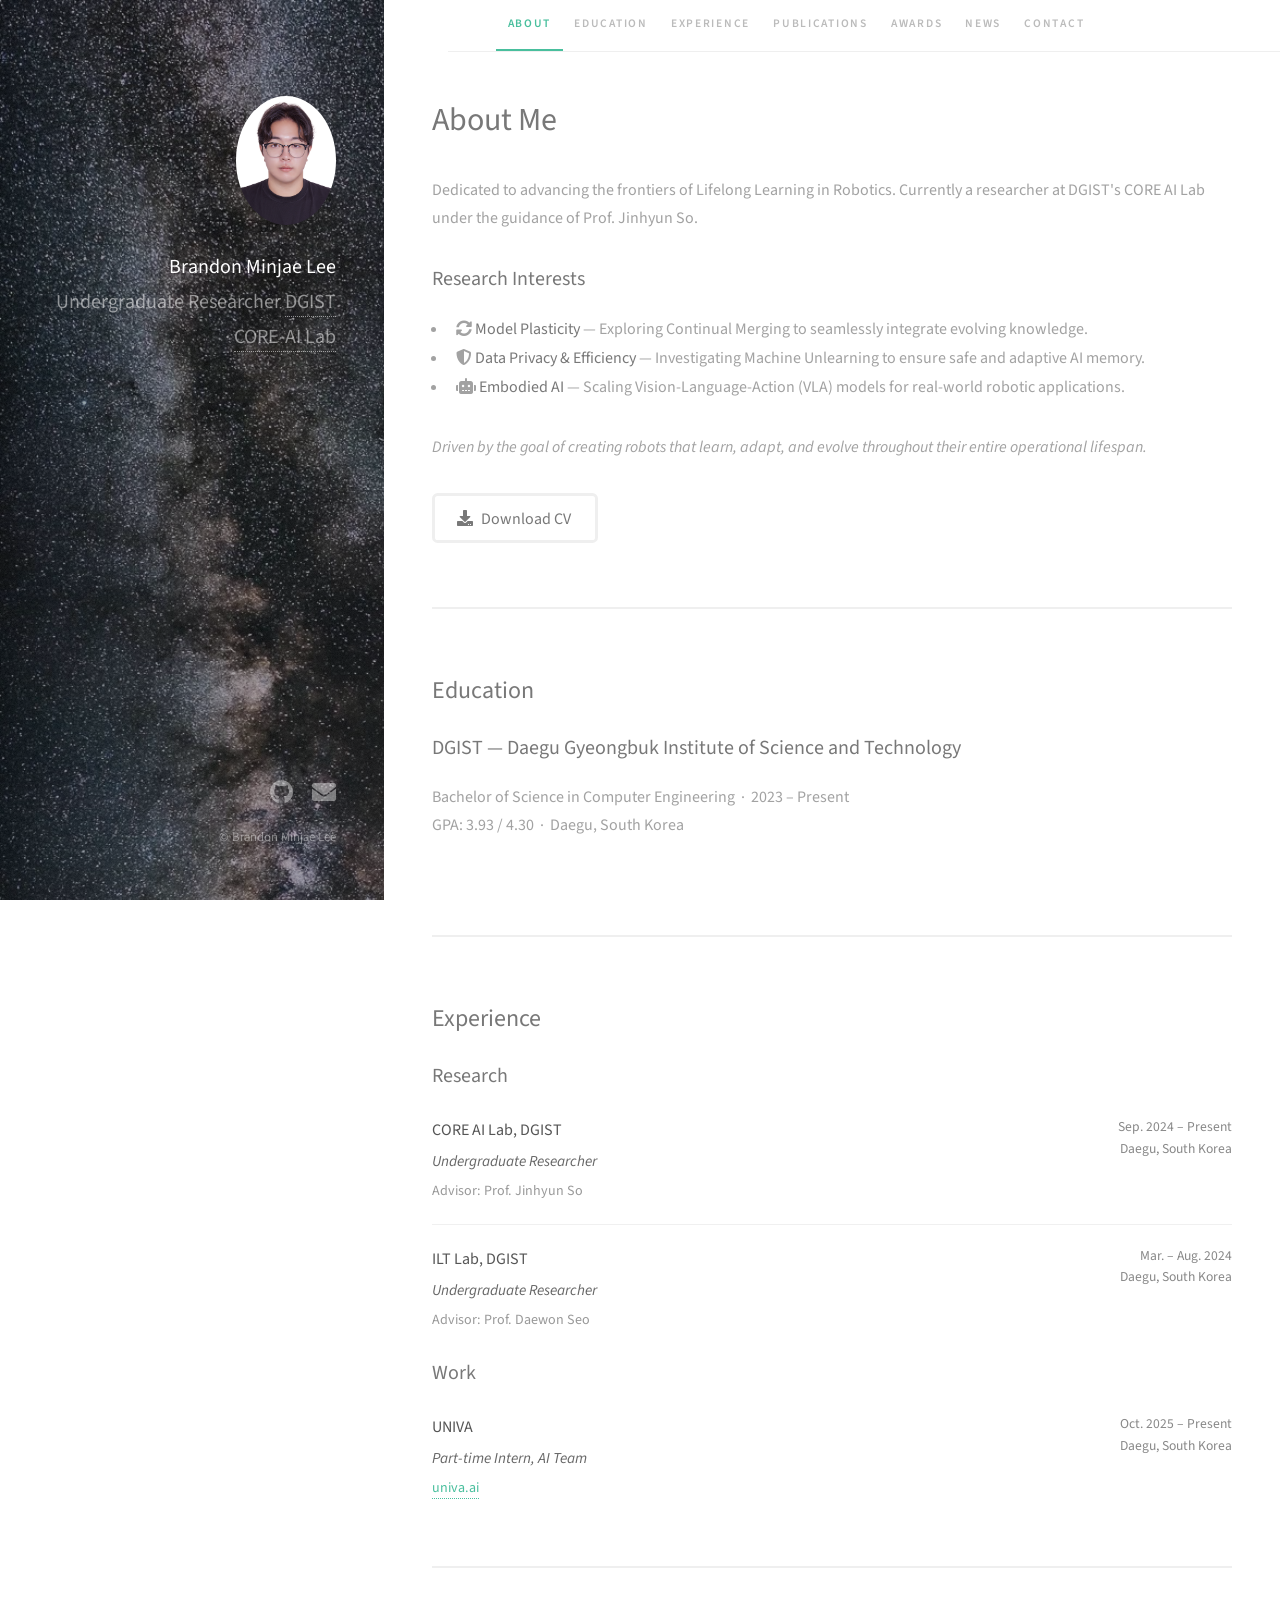
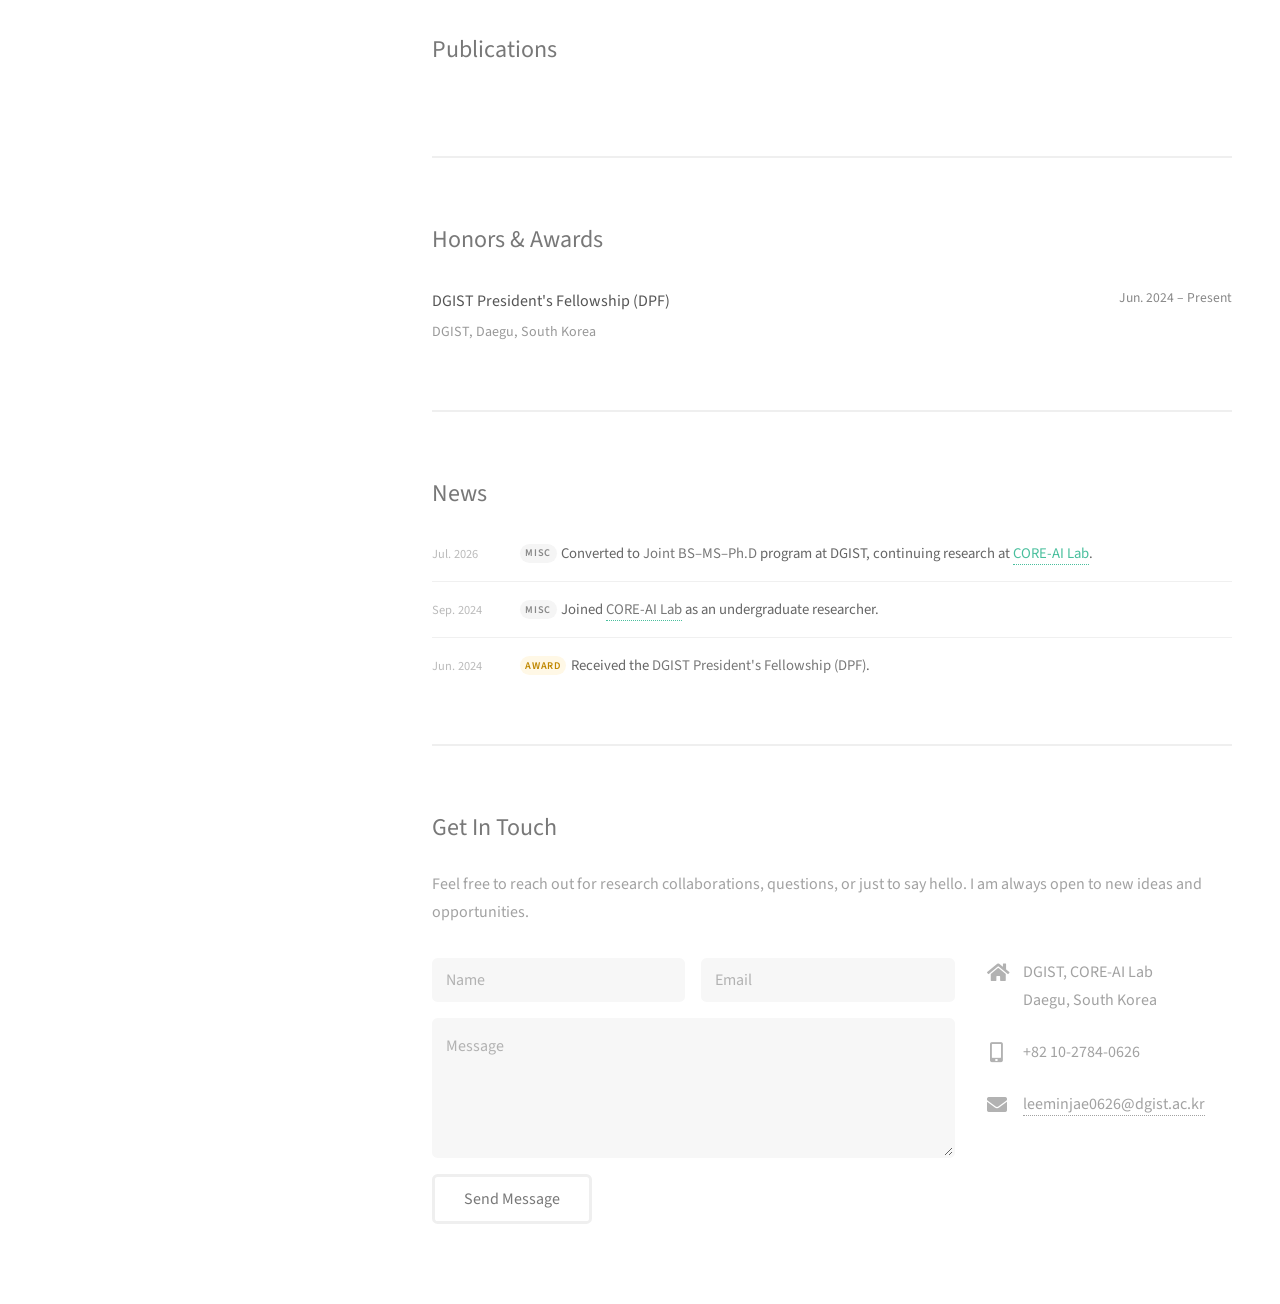
==== index.html @ e160d1d4 "chore: update news items with CORE-AI Lab hyperlink" ====
<!DOCTYPE HTML>
<!--
	Strata by HTML5 UP
	html5up.net | @ajlkn
	Free for personal and commercial use under the CCA 3.0 license (html5up.net/license)
-->
<html>
	<head>
		<title>Brandon Minjae Lee</title>
		<meta charset="utf-8" />
		<meta name="viewport" content="width=device-width, initial-scale=1, user-scalable=no" />
		<link rel="stylesheet" href="assets/css/main.css" />
		<style>
			/* Smooth scroll */
			html { scroll-behavior: smooth; }

			/* Nav bar */
			#navbar {
				position: fixed;
				top: 0;
				left: 35%;
				width: calc(100% - 35%);
				z-index: 200;
				background: rgba(255, 255, 255, 0.97);
				backdrop-filter: blur(6px);
				-webkit-backdrop-filter: blur(6px);
				border-bottom: 1px solid #efefef;
				display: flex;
				align-items: center;
				padding: 0 3em;
				transition: left 0.35s ease, width 0.35s ease;
			}
			#navbar a {
				display: inline-block;
				padding: 0.9em 1em;
				font-size: 0.72em;
				font-weight: 600;
				letter-spacing: 0.15em;
				text-transform: uppercase;
				color: #bbb;
				text-decoration: none;
				border-bottom: 2px solid transparent;
				transition: color 0.25s, border-color 0.25s;
			}
			#navbar a.active {
				color: #49bf9d;
				border-bottom-color: #49bf9d;
			}
			@media (hover: hover) and (pointer: fine) {
				#navbar a:hover { color: #49bf9d; border-bottom-color: #49bf9d; }
			}

			/* Sidebar + main transitions */
			#header {
				transition: width 0.35s ease, padding 0.35s ease;
			}
			#header .image.avatar {
				transition: width 0.35s ease, margin-bottom 0.35s ease;
			}
			#header h1 {
				transition: font-size 0.35s ease, line-height 0.35s ease, opacity 0.35s ease;
			}
			#main {
				transition: margin-left 0.35s ease, width 0.35s ease, opacity 0.3s ease;
			}
			body.page-in  #main { opacity: 0; }
			body.page-out #main { opacity: 0; pointer-events: none; }

			body.no-transition *, body.no-transition *::before, body.no-transition *::after {
				transition: none !important;
			}

			/* Shrunk state — sidebar narrows, main expands */
			body.shrunk #header {
				width: 18%;
				padding: 3.5em 1.8em;
			}
			body.shrunk #header .image.avatar {
				width: 3.2em;
				margin-bottom: 0.5em;
			}
			body.shrunk #header h1 {
				font-size: 0.8em;
				line-height: 1.45em;
				opacity: 0.7;
			}
			body.shrunk #main {
				margin-left: 18%;
				width: calc(100% - 18%);
				max-width: none;
				padding: 8em max(2em, calc((100% - 72em) / 2)) 4em;
			}
			body.shrunk #navbar {
				left: 18%;
				width: calc(100% - 18%);
			}

			/* Publication card hover overlay */
			a.pub-card {
				position: relative;
				overflow: hidden;
				display: block;
			}
			a.pub-card img {
				display: block;
				width: 100%;
				transition: transform 0.4s ease;
			}
			a.pub-card:hover img {
				transform: scale(1.05);
			}
			.pub-overlay {
				position: absolute;
				inset: 0;
				background: rgba(73, 191, 157, 0.88);
				display: flex;
				align-items: center;
				justify-content: center;
				opacity: 0;
				transition: opacity 0.35s ease;
			}
			a.pub-card:hover .pub-overlay {
				opacity: 1;
			}
			.pub-overlay span {
				color: #fff;
				font-size: 0.85em;
				font-weight: 700;
				letter-spacing: 0.18em;
				text-transform: uppercase;
				border: 2px solid rgba(255, 255, 255, 0.85);
				padding: 0.5em 1.3em;
				border-radius: 4px;
			}

			/* Experience entries */
			.exp-list { margin-bottom: 1.5em; }
			.exp-item {
				display: flex;
				justify-content: space-between;
				align-items: flex-start;
				padding: 1.2em 0;
				border-bottom: 1px solid #f0f0f0;
			}
			.exp-item:first-child { padding-top: 0.3em; }
			.exp-item:last-child { border-bottom: none; padding-bottom: 0; }
			.exp-info strong { display: block; color: #555; margin-bottom: 0.2em; }
			.exp-info .exp-role { display: block; font-style: italic; color: #666; font-size: 0.95em; margin-bottom: 0.15em; }
			.exp-info .exp-detail { display: block; font-size: 0.88em; color: #999; }
			.exp-meta { text-align: right; font-size: 0.85em; color: #888; white-space: nowrap; flex-shrink: 0; margin-left: 2em; line-height: 1.6; }

			/* Restore br in header h1 on all mobile sizes */
			@media screen and (max-width: 980px) {
				#header h1 br { display: inline !important; }
			}

			/* Mobile: navbar full-width, disable shrunk sidebar, no animations */
			@media screen and (max-width: 980px) {
				#navbar {
					left: 0 !important;
					width: 100% !important;
					padding: 0 1.5em;
					overflow-x: auto;
					-webkit-overflow-scrolling: touch;
				}
				/* Prevent parallax JS from overriding background-position on mobile */
				#header {
					background-position: top left, center center !important;
					background-size: auto, cover !important;
				}
				#header, #header .image.avatar, #header h1, #main, #navbar {
					transition: none !important;
				}
				body.shrunk #header {
					width: 100% !important;
					padding: 6em 4em !important;
				}
				body.shrunk #header .image.avatar {
					width: 6.25em !important;
					margin-bottom: 1em !important;
				}
				body.shrunk #header h1 {
					font-size: 1.75em !important;
					line-height: 1.75em !important;
					opacity: 1 !important;
				}
				body.shrunk #main {
					margin-left: 0 !important;
					width: 100% !important;
					padding: 6em 4em !important;
					max-width: none !important;
				}
			}

			/* Touch devices: always show pub overlay */
			@media (hover: none) {
				.pub-overlay {
					opacity: 0.75;
				}
			}

			/* Small screens: compact nav, stack exp items */
			@media screen and (max-width: 736px) {
				#navbar {
					padding: 0 0.75em;
				}
				#navbar a {
					padding: 0.75em 0.6em;
					font-size: 0.65em;
				}
				.exp-item {
					flex-direction: column;
				}
				.exp-meta {
					margin-left: 0;
					margin-top: 0.3em;
					text-align: left;
					white-space: normal;
				}
			}

			/* ── News Section ── */
			.news-list { margin: 0; padding: 0; list-style: none; }
			.news-item {
				display: flex;
				gap: 1.2em;
				padding: 0.85em 0;
				border-bottom: 1px solid #f0f0f0;
				align-items: baseline;
			}
			.news-item:first-child { padding-top: 0.2em; }
			.news-item:last-child { border-bottom: none; padding-bottom: 0; }
			.news-item.hidden { display: none; }
			.news-date {
				font-size: 0.78em;
				color: #bbb;
				white-space: nowrap;
				flex-shrink: 0;
				min-width: 5.5em;
				font-variant-numeric: tabular-nums;
			}
			.news-text {
				font-size: 0.92em;
				color: #666;
				line-height: 1.55;
			}
			.news-text a { color: #49bf9d; text-decoration: none; }
			.news-text a:hover { text-decoration: underline; }
			.news-tag {
				display: inline-block;
				font-size: 0.7em;
				font-weight: 600;
				letter-spacing: 0.06em;
				text-transform: uppercase;
				padding: 0.15em 0.55em;
				border-radius: 20px;
				margin-right: 0.45em;
				vertical-align: middle;
				position: relative;
				top: -0.05em;
			}
			.news-tag.paper    { background: #eef2ff; color: #5566bb; }
			.news-tag.award    { background: #fff8e6; color: #c08800; }
			.news-tag.talk     { background: #f0faf2; color: #3a8a5a; }
			.news-tag.service  { background: #fdf0ff; color: #9955bb; }
			.news-tag.misc     { background: #f5f5f5; color: #888; }
			#news-toggle {
				margin-top: 1.1em;
				background: none;
				border: 1px solid #ddd;
				border-radius: 6px;
				padding: 0.45em 1.2em;
				font-size: 0.8em;
				color: #999;
				cursor: pointer;
				transition: border-color 0.2s, color 0.2s;
			}
			#news-toggle:hover { border-color: #49bf9d; color: #49bf9d; }

		</style>
	</head>
	<body class="is-preload">
		<script>
			var _t = sessionStorage.getItem('transition');
			if (_t !== null) {
				sessionStorage.removeItem('transition');
				document.body.classList.add('no-transition');
				// Don't restore shrunk state on mobile — background stays static
				if (_t === 'shrunk' && window.innerWidth > 980) document.body.classList.add('shrunk');
				document.body.classList.add('page-in');
			}
		</script>

		<!-- Header -->
			<header id="header">
				<div class="inner">
					<a href="#" class="image avatar"><img src="images/profile.JPG" alt="Brandon Minjae Lee" /></a>
					<h1><strong>Brandon Minjae Lee</strong><br />
					Undergraduate Researcher<br />
					<a href="https://www.dgist.ac.kr">DGIST</a> · <a href="https://sites.google.com/view/distributed-ai-lab/home">CORE-AI Lab</a></h1>
				</div>
			</header>

		<!-- Nav Bar -->
			<nav id="navbar">
				<a href="#one">About</a>
				<a href="#education">Education</a>
				<a href="#experience">Experience</a>
				<a href="#publications">Publications</a>
				<a href="#awards">Awards</a>
				<a href="#news">News</a>
				<a href="#three">Contact</a>
			</nav>

		<!-- Main -->
			<div id="main">

				<!-- About -->
					<section id="one">
						<header class="major">
							<h2>About Me</h2>
						</header>
						<p>Dedicated to advancing the frontiers of Lifelong Learning in Robotics. Currently a researcher at DGIST's CORE AI Lab under the guidance of Prof. Jinhyun So.</p>

						<h3>Research Interests</h3>
						<ul class="feature-icons">
							<li class="icon solid fa-sync-alt"><strong> Model Plasticity</strong> — Exploring Continual Merging to seamlessly integrate evolving knowledge.</li>
							<li class="icon solid fa-shield-alt"><strong> Data Privacy &amp; Efficiency</strong> — Investigating Machine Unlearning to ensure safe and adaptive AI memory.</li>
							<li class="icon solid fa-robot"><strong> Embodied AI</strong> — Scaling Vision-Language-Action (VLA) models for real-world robotic applications.</li>
						</ul>
						<p><em>Driven by the goal of creating robots that learn, adapt, and evolve throughout their entire operational lifespan.</em></p>
						<ul class="actions">
							<li><a href="assets/cv.pdf" download class="button icon solid fa-download">Download CV</a></li>
						</ul>
					</section>

				<!-- Education -->
					<section id="education">
						<h2>Education</h2>
						<div class="row">
							<div class="col-12">
								<h3>DGIST &mdash; Daegu Gyeongbuk Institute of Science and Technology</h3>
								<p>
									Bachelor of Science in Computer Engineering &nbsp;·&nbsp; 2023 – Present<br />
									GPA: 3.93 / 4.30 &nbsp;·&nbsp; Daegu, South Korea
								</p>
							</div>
						</div>
					</section>

				<!-- Experience -->
					<section id="experience">
						<h2>Experience</h2>

						<h3>Research</h3>
						<div class="exp-list">
							<div class="exp-item">
								<div class="exp-info">
									<strong>CORE AI Lab, DGIST</strong>
									<span class="exp-role">Undergraduate Researcher</span>
									<span class="exp-detail">Advisor: Prof. Jinhyun So</span>
								</div>
								<div class="exp-meta">Sep. 2024 – Present<br />Daegu, South Korea</div>
							</div>
							<div class="exp-item">
								<div class="exp-info">
									<strong>ILT Lab, DGIST</strong>
									<span class="exp-role">Undergraduate Researcher</span>
									<span class="exp-detail">Advisor: Prof. Daewon Seo</span>
								</div>
								<div class="exp-meta">Mar. – Aug. 2024<br />Daegu, South Korea</div>
							</div>
						</div>

						<h3>Work</h3>
						<div class="exp-list">
							<div class="exp-item">
								<div class="exp-info">
									<strong>UNIVA</strong>
									<span class="exp-role">Part-time Intern, AI Team</span>
									<span class="exp-detail"><a href="https://univa.ai/">univa.ai</a></span>
								</div>
								<div class="exp-meta">Oct. 2025 – Present<br />Daegu, South Korea</div>
							</div>
						</div>
					</section>

				<!-- Publications -->
					<section id="publications">
						<h2>Publications</h2>
						<div class="row" id="pub-grid"></div>
					</section>

				<!-- Awards -->
					<section id="awards">
						<h2>Honors &amp; Awards</h2>
						<div class="exp-list">
							<div class="exp-item">
								<div class="exp-info">
									<strong>DGIST President's Fellowship (DPF)</strong>
									<span class="exp-detail">DGIST, Daegu, South Korea</span>
								</div>
								<div class="exp-meta">Jun. 2024 – Present</div>
							</div>
						</div>
					</section>

				<!-- News -->
					<section id="news">
						<h2>News</h2>
						<ul class="news-list" id="news-list">
							<li class="news-item">
								<span class="news-date">Jul. 2026</span>
								<span class="news-text"><span class="news-tag misc">Misc</span>Converted to <strong>Joint BS–MS–Ph.D</strong> program at DGIST, continuing research at <a href="https://sites.google.com/view/distributed-ai-lab/home" target="_blank">CORE-AI Lab</a>.</span>
							</li>
							<li class="news-item">
								<span class="news-date">Sep. 2024</span>
								<span class="news-text"><span class="news-tag misc">Misc</span>Joined <a href="https://sites.google.com/view/distributed-ai-lab/home" target="_blank"><strong>CORE-AI Lab</strong></a> as an undergraduate researcher.</span>
							</li>
							<li class="news-item">
								<span class="news-date">Jun. 2024</span>
								<span class="news-text"><span class="news-tag award">Award</span>Received the <strong>DGIST President's Fellowship (DPF)</strong>.</span>
							</li>
						</ul>
						<button id="news-toggle" onclick="toggleNews()" style="display:none">Show more</button>
					</section>

				<!-- Three -->
					<section id="three">
						<h2>Get In Touch</h2>
						<p>Feel free to reach out for research collaborations, questions, or just to say hello. I am always open to new ideas and opportunities.</p>
						<div class="row">
							<div class="col-8 col-12-small">
								<form method="post" action="https://formspree.io/f/mbdwzvlq">
									<div class="row gtr-uniform gtr-50">
										<div class="col-6 col-12-xsmall"><input type="text" name="name" id="name" placeholder="Name" /></div>
										<div class="col-6 col-12-xsmall"><input type="email" name="email" id="email" placeholder="Email" /></div>
										<div class="col-12"><textarea name="message" id="message" placeholder="Message" rows="4"></textarea></div>
									</div>
									<ul class="actions" style="margin-top: 1em;">
										<li><input type="submit" value="Send Message" /></li>
									</ul>
								</form>
							</div>
							<div class="col-4 col-12-small">
								<ul class="labeled-icons">
									<li>
										<h3 class="icon solid fa-home"><span class="label">Address</span></h3>
										DGIST, CORE-AI Lab<br />
										Daegu, South Korea
									</li>
									<li>
										<h3 class="icon solid fa-mobile-alt"><span class="label">Phone</span></h3>
										+82 10-2784-0626
									</li>
									<li>
										<h3 class="icon solid fa-envelope"><span class="label">Email</span></h3>
										<a href="mailto:leeminjae0626@dgist.ac.kr">leeminjae0626@dgist.ac.kr</a>
									</li>
								</ul>
							</div>
						</div>
					</section>

				<!-- Four -->
				<!--
					<section id="four">
						<h2>Elements</h2>

						<section>
							<h4>Text</h4>
							<p>This is <b>bold</b> and this is <strong>strong</strong>. This is <i>italic</i> and this is <em>emphasized</em>.
							This is <sup>superscript</sup> text and this is <sub>subscript</sub> text.
							This is <u>underlined</u> and this is code: <code>for (;;) { ... }</code>. Finally, <a href="#">this is a link</a>.</p>
							<hr />
							<header>
								<h4>Heading with a Subtitle</h4>
								<p>Lorem ipsum dolor sit amet nullam id egestas urna aliquam</p>
							</header>
							<p>Nunc lacinia ante nunc ac lobortis. Interdum adipiscing gravida odio porttitor sem non mi integer non faucibus ornare mi ut ante amet placerat aliquet. Volutpat eu sed ante lacinia sapien lorem accumsan varius montes viverra nibh in adipiscing blandit tempus accumsan.</p>
							<header>
								<h5>Heading with a Subtitle</h5>
								<p>Lorem ipsum dolor sit amet nullam id egestas urna aliquam</p>
							</header>
							<p>Nunc lacinia ante nunc ac lobortis. Interdum adipiscing gravida odio porttitor sem non mi integer non faucibus ornare mi ut ante amet placerat aliquet. Volutpat eu sed ante lacinia sapien lorem accumsan varius montes viverra nibh in adipiscing blandit tempus accumsan.</p>
							<hr />
							<h2>Heading Level 2</h2>
							<h3>Heading Level 3</h3>
							<h4>Heading Level 4</h4>
							<h5>Heading Level 5</h5>
							<h6>Heading Level 6</h6>
							<hr />
							<h5>Blockquote</h5>
							<blockquote>Fringilla nisl. Donec accumsan interdum nisi, quis tincidunt felis sagittis eget tempus euismod. Vestibulum ante ipsum primis in faucibus vestibulum. Blandit adipiscing eu felis iaculis volutpat ac adipiscing accumsan faucibus. Vestibulum ante ipsum primis in faucibus lorem ipsum dolor sit amet nullam adipiscing eu felis.</blockquote>
							<h5>Preformatted</h5>
							<pre><code>i = 0;

while (!deck.isInOrder()) {
print 'Iteration ' + i;
deck.shuffle();
i++;
}

print 'It took ' + i + ' iterations to sort the deck.';</code></pre>
						</section>

						<section>
							<h4>Lists</h4>
							<div class="row">
								<div class="col-6 col-12-xsmall">
									<h5>Unordered</h5>
									<ul>
										<li>Dolor pulvinar etiam magna etiam.</li>
										<li>Sagittis adipiscing lorem eleifend.</li>
										<li>Felis enim feugiat dolore viverra.</li>
									</ul>
									<h5>Alternate</h5>
									<ul class="alt">
										<li>Dolor pulvinar etiam magna etiam.</li>
										<li>Sagittis adipiscing lorem eleifend.</li>
										<li>Felis enim feugiat dolore viverra.</li>
									</ul>
								</div>
								<div class="col-6 col-12-xsmall">
									<h5>Ordered</h5>
									<ol>
										<li>Dolor pulvinar etiam magna etiam.</li>
										<li>Etiam vel felis at lorem sed viverra.</li>
										<li>Felis enim feugiat dolore viverra.</li>
										<li>Dolor pulvinar etiam magna etiam.</li>
										<li>Etiam vel felis at lorem sed viverra.</li>
										<li>Felis enim feugiat dolore viverra.</li>
									</ol>
									<h5>Icons</h5>
									<ul class="icons">
										<li><a href="#" class="icon brands fa-twitter"><span class="label">Twitter</span></a></li>
										<li><a href="#" class="icon brands fa-facebook-f"><span class="label">Facebook</span></a></li>
										<li><a href="#" class="icon brands fa-instagram"><span class="label">Instagram</span></a></li>
										<li><a href="#" class="icon brands fa-github"><span class="label">Github</span></a></li>
										<li><a href="#" class="icon brands fa-dribbble"><span class="label">Dribbble</span></a></li>
										<li><a href="#" class="icon brands fa-tumblr"><span class="label">Tumblr</span></a></li>
									</ul>
								</div>
							</div>
							<h5>Actions</h5>
							<ul class="actions">
								<li><a href="#" class="button primary">Default</a></li>
								<li><a href="#" class="button">Default</a></li>
							</ul>
							<ul class="actions small">
								<li><a href="#" class="button primary small">Small</a></li>
								<li><a href="#" class="button small">Small</a></li>
							</ul>
							<div class="row">
								<div class="col-6 col-12-small">
									<ul class="actions stacked">
										<li><a href="#" class="button primary">Default</a></li>
										<li><a href="#" class="button">Default</a></li>
									</ul>
								</div>
								<div class="col-6 col-12-small">
									<ul class="actions stacked">
										<li><a href="#" class="button primary small">Small</a></li>
										<li><a href="#" class="button small">Small</a></li>
									</ul>
								</div>
								<div class="col-6 col-12-small">
									<ul class="actions stacked">
										<li><a href="#" class="button primary fit">Default</a></li>
										<li><a href="#" class="button fit">Default</a></li>
									</ul>
								</div>
								<div class="col-6 col-12-small">
									<ul class="actions stacked">
										<li><a href="#" class="button primary small fit">Small</a></li>
										<li><a href="#" class="button small fit">Small</a></li>
									</ul>
								</div>
							</div>
						</section>

						<section>
							<h4>Table</h4>
							<h5>Default</h5>
							<div class="table-wrapper">
								<table>
									<thead>
										<tr>
											<th>Name</th>
											<th>Description</th>
											<th>Price</th>
										</tr>
									</thead>
									<tbody>
										<tr>
											<td>Item One</td>
											<td>Ante turpis integer aliquet porttitor.</td>
											<td>29.99</td>
										</tr>
										<tr>
											<td>Item Two</td>
											<td>Vis ac commodo adipiscing arcu aliquet.</td>
											<td>19.99</td>
										</tr>
										<tr>
											<td>Item Three</td>
											<td> Morbi faucibus arcu accumsan lorem.</td>
											<td>29.99</td>
										</tr>
										<tr>
											<td>Item Four</td>
											<td>Vitae integer tempus condimentum.</td>
											<td>19.99</td>
										</tr>
										<tr>
											<td>Item Five</td>
											<td>Ante turpis integer aliquet porttitor.</td>
											<td>29.99</td>
										</tr>
									</tbody>
									<tfoot>
										<tr>
											<td colspan="2"></td>
											<td>100.00</td>
										</tr>
									</tfoot>
								</table>
							</div>

							<h5>Alternate</h5>
							<div class="table-wrapper">
								<table class="alt">
									<thead>
										<tr>
											<th>Name</th>
											<th>Description</th>
											<th>Price</th>
										</tr>
									</thead>
									<tbody>
										<tr>
											<td>Item One</td>
											<td>Ante turpis integer aliquet porttitor.</td>
											<td>29.99</td>
										</tr>
										<tr>
											<td>Item Two</td>
											<td>Vis ac commodo adipiscing arcu aliquet.</td>
											<td>19.99</td>
										</tr>
										<tr>
											<td>Item Three</td>
											<td> Morbi faucibus arcu accumsan lorem.</td>
											<td>29.99</td>
										</tr>
										<tr>
											<td>Item Four</td>
											<td>Vitae integer tempus condimentum.</td>
											<td>19.99</td>
										</tr>
										<tr>
											<td>Item Five</td>
											<td>Ante turpis integer aliquet porttitor.</td>
											<td>29.99</td>
										</tr>
									</tbody>
									<tfoot>
										<tr>
											<td colspan="2"></td>
											<td>100.00</td>
										</tr>
									</tfoot>
								</table>
							</div>
						</section>

						<section>
							<h4>Buttons</h4>
							<ul class="actions">
								<li><a href="#" class="button primary">Primary</a></li>
								<li><a href="#" class="button">Default</a></li>
							</ul>
							<ul class="actions">
								<li><a href="#" class="button large">Large</a></li>
								<li><a href="#" class="button">Default</a></li>
								<li><a href="#" class="button small">Small</a></li>
							</ul>
							<ul class="actions fit">
								<li><a href="#" class="button primary fit">Fit</a></li>
								<li><a href="#" class="button fit">Fit</a></li>
							</ul>
							<ul class="actions fit small">
								<li><a href="#" class="button primary fit small">Fit + Small</a></li>
								<li><a href="#" class="button fit small">Fit + Small</a></li>
							</ul>
							<ul class="actions">
								<li><a href="#" class="button primary icon solid fa-download">Icon</a></li>
								<li><a href="#" class="button icon solid fa-download">Icon</a></li>
							</ul>
							<ul class="actions">
								<li><span class="button primary disabled">Primary</span></li>
								<li><span class="button disabled">Default</span></li>
							</ul>
						</section>

						<section>
							<h4>Form</h4>
							<form method="post" action="#">
								<div class="row gtr-uniform gtr-50">
									<div class="col-6 col-12-xsmall">
										<input type="text" name="demo-name" id="demo-name" value="" placeholder="Name" />
									</div>
									<div class="col-6 col-12-xsmall">
										<input type="email" name="demo-email" id="demo-email" value="" placeholder="Email" />
									</div>
									<div class="col-12">
										<select name="demo-category" id="demo-category">
											<option value="">- Category -</option>
											<option value="1">Manufacturing</option>
											<option value="1">Shipping</option>
											<option value="1">Administration</option>
											<option value="1">Human Resources</option>
										</select>
									</div>
									<div class="col-4 col-12-small">
										<input type="radio" id="demo-priority-low" name="demo-priority" checked>
										<label for="demo-priority-low">Low Priority</label>
									</div>
									<div class="col-4 col-12-small">
										<input type="radio" id="demo-priority-normal" name="demo-priority">
										<label for="demo-priority-normal">Normal Priority</label>
									</div>
									<div class="col-4 col-12-small">
										<input type="radio" id="demo-priority-high" name="demo-priority">
										<label for="demo-priority-high">High Priority</label>
									</div>
									<div class="col-6 col-12-small">
										<input type="checkbox" id="demo-copy" name="demo-copy">
										<label for="demo-copy">Email me a copy of this message</label>
									</div>
									<div class="col-6 col-12-small">
										<input type="checkbox" id="demo-human" name="demo-human" checked>
										<label for="demo-human">I am a human and not a robot</label>
									</div>
									<div class="col-12">
										<textarea name="demo-message" id="demo-message" placeholder="Enter your message" rows="6"></textarea>
									</div>
									<div class="col-12">
										<ul class="actions">
											<li><input type="submit" value="Send Message" class="primary" /></li>
											<li><input type="reset" value="Reset" /></li>
										</ul>
									</div>
								</div>
							</form>
						</section>

						<section>
							<h4>Image</h4>
							<h5>Fit</h5>
							<div class="box alt">
								<div class="row gtr-50 gtr-uniform">
									<div class="col-12"><span class="image fit"><img src="images/fulls/05.jpg" alt="" /></span></div>
									<div class="col-4"><span class="image fit"><img src="images/thumbs/01.jpg" alt="" /></span></div>
									<div class="col-4"><span class="image fit"><img src="images/thumbs/02.jpg" alt="" /></span></div>
									<div class="col-4"><span class="image fit"><img src="images/thumbs/03.jpg" alt="" /></span></div>
									<div class="col-4"><span class="image fit"><img src="images/thumbs/04.jpg" alt="" /></span></div>
									<div class="col-4"><span class="image fit"><img src="images/thumbs/05.jpg" alt="" /></span></div>
									<div class="col-4"><span class="image fit"><img src="images/thumbs/06.jpg" alt="" /></span></div>
									<div class="col-4"><span class="image fit"><img src="images/thumbs/03.jpg" alt="" /></span></div>
									<div class="col-4"><span class="image fit"><img src="images/thumbs/02.jpg" alt="" /></span></div>
									<div class="col-4"><span class="image fit"><img src="images/thumbs/01.jpg" alt="" /></span></div>
								</div>
							</div>
							<h5>Left &amp; Right</h5>
							<p><span class="image left"><img src="images/avatar.jpg" alt="" /></span>Fringilla nisl. Donec accumsan interdum nisi, quis tincidunt felis sagittis eget. tempus euismod. Vestibulum ante ipsum primis in faucibus vestibulum. Blandit adipiscing eu felis iaculis volutpat ac adipiscing accumsan eu faucibus. Integer ac pellentesque praesent tincidunt felis sagittis eget. tempus euismod. Vestibulum ante ipsum primis in faucibus vestibulum. Blandit adipiscing eu felis iaculis volutpat ac adipiscing accumsan eu faucibus. Integer ac pellentesque praesent. Donec accumsan interdum nisi, quis tincidunt felis sagittis eget. tempus euismod. Vestibulum ante ipsum primis in faucibus vestibulum. Blandit adipiscing eu felis iaculis volutpat ac adipiscing accumsan eu faucibus. Integer ac pellentesque praesent tincidunt felis sagittis eget. tempus euismod. Vestibulum ante ipsum primis in faucibus vestibulum. Blandit adipiscing eu felis iaculis volutpat ac adipiscing accumsan eu faucibus. Integer ac pellentesque praesent.</p>
							<p><span class="image right"><img src="images/avatar.jpg" alt="" /></span>Fringilla nisl. Donec accumsan interdum nisi, quis tincidunt felis sagittis eget. tempus euismod. Vestibulum ante ipsum primis in faucibus vestibulum. Blandit adipiscing eu felis iaculis volutpat ac adipiscing accumsan eu faucibus. Integer ac pellentesque praesent tincidunt felis sagittis eget. tempus euismod. Vestibulum ante ipsum primis in faucibus vestibulum. Blandit adipiscing eu felis iaculis volutpat ac adipiscing accumsan eu faucibus. Integer ac pellentesque praesent. Donec accumsan interdum nisi, quis tincidunt felis sagittis eget. tempus euismod. Vestibulum ante ipsum primis in faucibus vestibulum. Blandit adipiscing eu felis iaculis volutpat ac adipiscing accumsan eu faucibus. Integer ac pellentesque praesent tincidunt felis sagittis eget. tempus euismod. Vestibulum ante ipsum primis in faucibus vestibulum. Blandit adipiscing eu felis iaculis volutpat ac adipiscing accumsan eu faucibus. Integer ac pellentesque praesent.</p>
						</section>

					</section>
				-->

			</div>

		<!-- Footer -->
			<footer id="footer">
				<div class="inner">
					<ul class="icons">
						<li><a href="https://github.com/BrandonLee0626" class="icon brands fa-github"><span class="label">Github</span></a></li>
						<li><a href="mailto:leeminjae0626@dgist.ac.kr" class="icon solid fa-envelope"><span class="label">Email</span></a></li>
					</ul>
					<ul class="copyright">
						<li>&copy; Brandon Minjae Lee</li>
					</ul>
				</div>
			</footer>

		<!-- Scripts -->
			<script src="assets/js/jquery.min.js"></script>
			<script src="assets/js/browser.min.js"></script>
			<script src="assets/js/breakpoints.min.js"></script>
			<script src="assets/js/util.js"></script>
			<script src="assets/js/main.js"></script>
			<script>
				// Kill parallax on mobile — runs after main.js attaches it
				jQuery(window).on('load', function () {
					if (window.innerWidth <= 980) {
						jQuery(window).off('scroll.strata_parallax');
						jQuery('#header').css('background-position', '');
					}
				});
				jQuery(window).on('resize', function () {
					if (window.innerWidth <= 980) {
						jQuery(window).off('scroll.strata_parallax');
						jQuery('#header').css('background-position', '');
					}
				});
			</script>
			<script src="assets/js/publications.js"></script>
			<script>
				(function () {
					var LIMIT = 5;
					var expanded = false;
					var items = document.querySelectorAll('#news-list .news-item');
					var btn = document.getElementById('news-toggle');
					if (items.length > LIMIT) {
						for (var i = LIMIT; i < items.length; i++) items[i].classList.add('hidden');
						btn.style.display = '';
					}
					window.toggleNews = function () {
						expanded = !expanded;
						for (var i = LIMIT; i < items.length; i++) items[i].classList.toggle('hidden', !expanded);
						btn.textContent = expanded ? 'Show less' : 'Show more';
					};
				})();
			</script>
			<script>
				(function () {
					var body = document.body;

					/* ── pub 뒤로가기 시 scroll target 복원 (hash 없이 이동) ── */
					var scrollTarget = sessionStorage.getItem('scrollTarget');
					if (scrollTarget) {
						sessionStorage.removeItem('scrollTarget');
						var targetEl = document.getElementById(scrollTarget);
						if (targetEl) {
							document.documentElement.style.scrollBehavior = 'auto';
							targetEl.scrollIntoView();
							document.documentElement.style.scrollBehavior = '';
						}
					}

					/* ── Fade-in + no-transition 해제 ── */
					requestAnimationFrame(function () {
						requestAnimationFrame(function () { body.classList.remove('page-in', 'no-transition'); });
					});

					/* ── bfcache 복원 시 page-out 제거 + shrunk 재동기화 ── */
					window.addEventListener('pageshow', function (e) {
						if (e.persisted) {
							body.classList.remove('page-out', 'page-in', 'no-transition');
							body.classList.toggle('shrunk', window.scrollY > 80);
						}
					});

					/* ── scroll-margin-top: navbar 실제 높이에 맞춤 ── */
					var navbar = document.getElementById('navbar');
					var header = document.getElementById('header');
					var allSections = document.querySelectorAll('section[id]');
					function updateScrollMargin() {
						var h = navbar.offsetHeight + 'px';
						allSections.forEach(function (s) { s.style.scrollMarginTop = h; });
					}
					function updateHeaderOffset() {
						if (window.innerWidth <= 980) {
							header.style.marginTop = navbar.offsetHeight + 'px';
						} else {
							header.style.marginTop = '';
						}
					}
					updateScrollMargin();
					updateHeaderOffset();
					window.addEventListener('resize', function () { updateScrollMargin(); updateHeaderOffset(); });

					/* ── Sidebar shrink + active nav ── */
					var links    = document.querySelectorAll('#navbar a');
					var sections = Array.from(allSections);

					var navigatingToTop = false;
					var navTimer = null;

					function clearNavFlag() {
						navigatingToTop = false;
						clearTimeout(navTimer);
					}

					window.addEventListener('scroll', function () {
						if (window.innerWidth <= 980) {
							body.classList.remove('shrunk');
						} else if (navigatingToTop) {
							body.classList.remove('shrunk');
							if (window.scrollY <= 5) clearNavFlag();
						} else {
							body.classList.toggle('shrunk', window.scrollY > 80);
						}
						sessionStorage.setItem('shrunkState', body.classList.contains('shrunk') ? 'shrunk' : 'normal');
						var offset = window.innerWidth <= 980 ? window.innerHeight / 2 : 100;
						var scrollY = window.scrollY + offset;
						var current = sections[0].id;
						var atBottom = (window.innerHeight + window.scrollY) >= document.body.scrollHeight - 10;
						if (atBottom) {
							current = sections[sections.length - 1].id;
						} else {
							sections.forEach(function (s) {
								if (s.offsetTop <= scrollY) current = s.id;
							});
						}
						links.forEach(function (a) {
							a.classList.toggle('active', a.getAttribute('href') === '#' + current);
						});
					}, { passive: true });

					/* ── 클릭: 즉시 active 반영 + hover sticky 방지 ── */
					links.forEach(function (a) {
						a.addEventListener('click', function () {
							links.forEach(function (l) { l.classList.remove('active'); });
							a.classList.add('active');
							setTimeout(function () { a.blur(); }, 300);

							if (a.getAttribute('href') === '#' + sections[0].id) {
								body.classList.remove('shrunk');
								navigatingToTop = true;
								clearTimeout(navTimer);
								navTimer = setTimeout(clearNavFlag, 900);
							}
						});
					});

					/* ── Generate publication cards ── */
					var grid = document.getElementById('pub-grid');
					PUBLICATIONS.forEach(function (pub) {
						var thumbHtml = pub.thumb
							? '<a href="pub/paper.html?id=' + pub.id + '" class="pub-card image fit">'
							  + '<img src="images/thumbs/' + pub.thumb + '" alt="' + pub.title + '" />'
							  + '<div class="pub-overlay"><span>View</span></div>'
							  + '</a>'
							: '';
						var article = document.createElement('article');
						article.className = 'col-6 col-12-small work-item';
						article.innerHTML =
							thumbHtml
							+ '<h3><a href="pub/paper.html?id=' + pub.id + '">' + pub.title + '</a></h3>'
							+ '<p>' + pub.authors.split(',')[0].trim()
							  + (pub.authors.includes(',') ? ' et al.' : '')
							  + ' &nbsp;·&nbsp; <em>' + pub.venue + '</em> &nbsp;·&nbsp; ' + pub.year + '</p>';
						grid.appendChild(article);
					});

					/* ── Pub 링크 클릭: shrunk 상태 저장 + fade-out 후 이동 ── */
					document.addEventListener('click', function (e) {
						var link = e.target.closest('a[href*="pub/paper.html"]');
						if (!link) return;
						e.preventDefault();
						var href = link.href;
						sessionStorage.setItem('transition', body.classList.contains('shrunk') ? 'shrunk' : 'normal');
						body.classList.add('page-out');
						setTimeout(function () { window.location.href = href; }, 300);
					});
				})();
			</script>

	</body>
</html>
---- assets/css/main.css ----
@import url("fontawesome-all.min.css");
@import url("https://fonts.googleapis.com/css?family=Source+Sans+Pro:400,400italic");

/*
	Strata by HTML5 UP
	html5up.net | @ajlkn
	Free for personal and commercial use under the CCA 3.0 license (html5up.net/license)
*/

html, body, div, span, applet, object,
iframe, h1, h2, h3, h4, h5, h6, p, blockquote,
pre, a, abbr, acronym, address, big, cite,
code, del, dfn, em, img, ins, kbd, q, s, samp,
small, strike, strong, sub, sup, tt, var, b,
u, i, center, dl, dt, dd, ol, ul, li, fieldset,
form, label, legend, table, caption, tbody,
tfoot, thead, tr, th, td, article, aside,
canvas, details, embed, figure, figcaption,
footer, header, hgroup, menu, nav, output, ruby,
section, summary, time, mark, audio, video {
	margin: 0;
	padding: 0;
	border: 0;
	font-size: 100%;
	font: inherit;
	vertical-align: baseline;}

article, aside, details, figcaption, figure,
footer, header, hgroup, menu, nav, section {
	display: block;}

body {
	line-height: 1;
}

ol, ul {
	list-style: none;
}

blockquote, q {
	quotes: none;
}

	blockquote:before, blockquote:after, q:before, q:after {
		content: '';
		content: none;
	}

table {
	border-collapse: collapse;
	border-spacing: 0;
}

body {
	-webkit-text-size-adjust: none;
}

mark {
	background-color: transparent;
	color: inherit;
}

input::-moz-focus-inner {
	border: 0;
	padding: 0;
}

input, select, textarea {
	-moz-appearance: none;
	-webkit-appearance: none;
	-ms-appearance: none;
	appearance: none;
}

/* Basic */

	html {
		box-sizing: border-box;
	}

	*, *:before, *:after {
		box-sizing: inherit;
	}

	body {
		background: #fff;
	}

		body.is-preload *, body.is-preload *:before, body.is-preload *:after {
			-moz-animation: none !important;
			-webkit-animation: none !important;
			-ms-animation: none !important;
			animation: none !important;
			-moz-transition: none !important;
			-webkit-transition: none !important;
			-ms-transition: none !important;
			transition: none !important;
		}

	body, input, select, textarea {
		color: #a2a2a2;
		font-family: "Source Sans Pro", Helvetica, sans-serif;
		font-size: 16pt;
		font-weight: 400;
		line-height: 1.75em;
	}

	a {
		-moz-transition: color 0.2s ease-in-out, border-color 0.2s ease-in-out;
		-webkit-transition: color 0.2s ease-in-out, border-color 0.2s ease-in-out;
		-ms-transition: color 0.2s ease-in-out, border-color 0.2s ease-in-out;
		transition: color 0.2s ease-in-out, border-color 0.2s ease-in-out;
		border-bottom: dotted 1px;
		color: #49bf9d;
		text-decoration: none;
	}

		a:hover {
			border-bottom-color: transparent;
			color: #49bf9d !important;
			text-decoration: none;
		}

	strong, b {
		color: #787878;
		font-weight: 400;
	}

	em, i {
		font-style: italic;
	}

	p {
		margin: 0 0 2em 0;
	}

	h1, h2, h3, h4, h5, h6 {
		color: #787878;
		font-weight: 400;
		line-height: 1em;
		margin: 0 0 1em 0;
	}

		h1 a, h2 a, h3 a, h4 a, h5 a, h6 a {
			color: inherit;
			text-decoration: none;
		}

	h1 {
		font-size: 2em;
		line-height: 1.5em;
	}

	h2 {
		font-size: 1.5em;
		line-height: 1.5em;
	}

	h3 {
		font-size: 1.25em;
		line-height: 1.5em;
	}

	h4 {
		font-size: 1.1em;
		line-height: 1.5em;
	}

	h5 {
		font-size: 0.9em;
		line-height: 1.5em;
	}

	h6 {
		font-size: 0.7em;
		line-height: 1.5em;
	}

	sub {
		font-size: 0.8em;
		position: relative;
		top: 0.5em;
	}

	sup {
		font-size: 0.8em;
		position: relative;
		top: -0.5em;
	}

	hr {
		border: 0;
		border-bottom: solid 2px #efefef;
		margin: 2em 0;
	}

		hr.major {
			margin: 3em 0;
		}

	blockquote {
		border-left: solid 6px #efefef;
		font-style: italic;
		margin: 0 0 2em 0;
		padding: 0.5em 0 0.5em 1.5em;
	}

	code {
		background: #f7f7f7;
		border-radius: 0.35em;
		border: solid 2px #efefef;
		font-family: "Courier New", monospace;
		font-size: 0.9em;
		margin: 0 0.25em;
		padding: 0.25em 0.65em;
	}

	pre {
		-webkit-overflow-scrolling: touch;
		font-family: "Courier New", monospace;
		font-size: 0.9em;
		margin: 0 0 2em 0;
	}

		pre code {
			display: block;
			line-height: 1.75em;
			padding: 1em 1.5em;
			overflow-x: auto;
		}

	.align-left {
		text-align: left;
	}

	.align-center {
		text-align: center;
	}

	.align-right {
		text-align: right;
	}

/* Container */

	.container {
		margin: 0 auto;
		max-width: calc(100% - 4em);
		width: 100%;
	}

		.container.xsmall {
			width: 25%;
		}

		.container.small {
			width: 50%;
		}

		.container.medium {
			width: 75%;
		}

		.container.large {
			width: 125%;
		}

		.container.xlarge {
			width: 150%;
		}

		.container.max {
			width: 100%;
		}

		@media screen and (max-width: 980px) {

			.container {
				width: 100% !important;
				max-width: 100% !important;
			}

		}

		@media screen and (max-width: 480px) {

			.container {
				max-width: calc(100% - 3em);
			}

		}

/* Row */

	.row {
		display: flex;
		flex-wrap: wrap;
		box-sizing: border-box;
		align-items: stretch;
	}

		.row > * {
			box-sizing: border-box;
		}

		.row.gtr-uniform > * > :last-child {
			margin-bottom: 0;
		}

		.row.aln-left {
			justify-content: flex-start;
		}

		.row.aln-center {
			justify-content: center;
		}

		.row.aln-right {
			justify-content: flex-end;
		}

		.row.aln-top {
			align-items: flex-start;
		}

		.row.aln-middle {
			align-items: center;
		}

		.row.aln-bottom {
			align-items: flex-end;
		}

		.row > .imp {
			order: -1;
		}

		.row > .col-1 {
			width: 8.33333%;
		}

		.row > .off-1 {
			margin-left: 8.33333%;
		}

		.row > .col-2 {
			width: 16.66667%;
		}

		.row > .off-2 {
			margin-left: 16.66667%;
		}

		.row > .col-3 {
			width: 25%;
		}

		.row > .off-3 {
			margin-left: 25%;
		}

		.row > .col-4 {
			width: 33.33333%;
		}

		.row > .off-4 {
			margin-left: 33.33333%;
		}

		.row > .col-5 {
			width: 41.66667%;
		}

		.row > .off-5 {
			margin-left: 41.66667%;
		}

		.row > .col-6 {
			width: 50%;
		}

		.row > .off-6 {
			margin-left: 50%;
		}

		.row > .col-7 {
			width: 58.33333%;
		}

		.row > .off-7 {
			margin-left: 58.33333%;
		}

		.row > .col-8 {
			width: 66.66667%;
		}

		.row > .off-8 {
			margin-left: 66.66667%;
		}

		.row > .col-9 {
			width: 75%;
		}

		.row > .off-9 {
			margin-left: 75%;
		}

		.row > .col-10 {
			width: 83.33333%;
		}

		.row > .off-10 {
			margin-left: 83.33333%;
		}

		.row > .col-11 {
			width: 91.66667%;
		}

		.row > .off-11 {
			margin-left: 91.66667%;
		}

		.row > .col-12 {
			width: 100%;
		}

		.row > .off-12 {
			margin-left: 100%;
		}

		.row.gtr-0 {
			margin-top: 0;
			margin-left: 0em;
		}

			.row.gtr-0 > * {
				padding: 0 0 0 0em;
			}

			.row.gtr-0.gtr-uniform {
				margin-top: 0em;
			}

				.row.gtr-0.gtr-uniform > * {
					padding-top: 0em;
				}

		.row.gtr-25 {
			margin-top: 0;
			margin-left: -0.625em;
		}

			.row.gtr-25 > * {
				padding: 0 0 0 0.625em;
			}

			.row.gtr-25.gtr-uniform {
				margin-top: -0.625em;
			}

				.row.gtr-25.gtr-uniform > * {
					padding-top: 0.625em;
				}

		.row.gtr-50 {
			margin-top: 0;
			margin-left: -1.25em;
		}

			.row.gtr-50 > * {
				padding: 0 0 0 1.25em;
			}

			.row.gtr-50.gtr-uniform {
				margin-top: -1.25em;
			}

				.row.gtr-50.gtr-uniform > * {
					padding-top: 1.25em;
				}

		.row {
			margin-top: 0;
			margin-left: -2.5em;
		}

			.row > * {
				padding: 0 0 0 2.5em;
			}

			.row.gtr-uniform {
				margin-top: -2.5em;
			}

				.row.gtr-uniform > * {
					padding-top: 2.5em;
				}

		.row.gtr-150 {
			margin-top: 0;
			margin-left: -3.75em;
		}

			.row.gtr-150 > * {
				padding: 0 0 0 3.75em;
			}

			.row.gtr-150.gtr-uniform {
				margin-top: -3.75em;
			}

				.row.gtr-150.gtr-uniform > * {
					padding-top: 3.75em;
				}

		.row.gtr-200 {
			margin-top: 0;
			margin-left: -5em;
		}

			.row.gtr-200 > * {
				padding: 0 0 0 5em;
			}

			.row.gtr-200.gtr-uniform {
				margin-top: -5em;
			}

				.row.gtr-200.gtr-uniform > * {
					padding-top: 5em;
				}

		@media screen and (max-width: 1800px) {

			.row {
				display: flex;
				flex-wrap: wrap;
				box-sizing: border-box;
				align-items: stretch;
			}

				.row > * {
					box-sizing: border-box;
				}

				.row.gtr-uniform > * > :last-child {
					margin-bottom: 0;
				}

				.row.aln-left {
					justify-content: flex-start;
				}

				.row.aln-center {
					justify-content: center;
				}

				.row.aln-right {
					justify-content: flex-end;
				}

				.row.aln-top {
					align-items: flex-start;
				}

				.row.aln-middle {
					align-items: center;
				}

				.row.aln-bottom {
					align-items: flex-end;
				}

				.row > .imp-xlarge {
					order: -1;
				}

				.row > .col-1-xlarge {
					width: 8.33333%;
				}

				.row > .off-1-xlarge {
					margin-left: 8.33333%;
				}

				.row > .col-2-xlarge {
					width: 16.66667%;
				}

				.row > .off-2-xlarge {
					margin-left: 16.66667%;
				}

				.row > .col-3-xlarge {
					width: 25%;
				}

				.row > .off-3-xlarge {
					margin-left: 25%;
				}

				.row > .col-4-xlarge {
					width: 33.33333%;
				}

				.row > .off-4-xlarge {
					margin-left: 33.33333%;
				}

				.row > .col-5-xlarge {
					width: 41.66667%;
				}

				.row > .off-5-xlarge {
					margin-left: 41.66667%;
				}

				.row > .col-6-xlarge {
					width: 50%;
				}

				.row > .off-6-xlarge {
					margin-left: 50%;
				}

				.row > .col-7-xlarge {
					width: 58.33333%;
				}

				.row > .off-7-xlarge {
					margin-left: 58.33333%;
				}

				.row > .col-8-xlarge {
					width: 66.66667%;
				}

				.row > .off-8-xlarge {
					margin-left: 66.66667%;
				}

				.row > .col-9-xlarge {
					width: 75%;
				}

				.row > .off-9-xlarge {
					margin-left: 75%;
				}

				.row > .col-10-xlarge {
					width: 83.33333%;
				}

				.row > .off-10-xlarge {
					margin-left: 83.33333%;
				}

				.row > .col-11-xlarge {
					width: 91.66667%;
				}

				.row > .off-11-xlarge {
					margin-left: 91.66667%;
				}

				.row > .col-12-xlarge {
					width: 100%;
				}

				.row > .off-12-xlarge {
					margin-left: 100%;
				}

				.row.gtr-0 {
					margin-top: 0;
					margin-left: 0em;
				}

					.row.gtr-0 > * {
						padding: 0 0 0 0em;
					}

					.row.gtr-0.gtr-uniform {
						margin-top: 0em;
					}

						.row.gtr-0.gtr-uniform > * {
							padding-top: 0em;
						}

				.row.gtr-25 {
					margin-top: 0;
					margin-left: -0.625em;
				}

					.row.gtr-25 > * {
						padding: 0 0 0 0.625em;
					}

					.row.gtr-25.gtr-uniform {
						margin-top: -0.625em;
					}

						.row.gtr-25.gtr-uniform > * {
							padding-top: 0.625em;
						}

				.row.gtr-50 {
					margin-top: 0;
					margin-left: -1.25em;
				}

					.row.gtr-50 > * {
						padding: 0 0 0 1.25em;
					}

					.row.gtr-50.gtr-uniform {
						margin-top: -1.25em;
					}

						.row.gtr-50.gtr-uniform > * {
							padding-top: 1.25em;
						}

				.row {
					margin-top: 0;
					margin-left: -2.5em;
				}

					.row > * {
						padding: 0 0 0 2.5em;
					}

					.row.gtr-uniform {
						margin-top: -2.5em;
					}

						.row.gtr-uniform > * {
							padding-top: 2.5em;
						}

				.row.gtr-150 {
					margin-top: 0;
					margin-left: -3.75em;
				}

					.row.gtr-150 > * {
						padding: 0 0 0 3.75em;
					}

					.row.gtr-150.gtr-uniform {
						margin-top: -3.75em;
					}

						.row.gtr-150.gtr-uniform > * {
							padding-top: 3.75em;
						}

				.row.gtr-200 {
					margin-top: 0;
					margin-left: -5em;
				}

					.row.gtr-200 > * {
						padding: 0 0 0 5em;
					}

					.row.gtr-200.gtr-uniform {
						margin-top: -5em;
					}

						.row.gtr-200.gtr-uniform > * {
							padding-top: 5em;
						}

		}

		@media screen and (max-width: 1280px) {

			.row {
				display: flex;
				flex-wrap: wrap;
				box-sizing: border-box;
				align-items: stretch;
			}

				.row > * {
					box-sizing: border-box;
				}

				.row.gtr-uniform > * > :last-child {
					margin-bottom: 0;
				}

				.row.aln-left {
					justify-content: flex-start;
				}

				.row.aln-center {
					justify-content: center;
				}

				.row.aln-right {
					justify-content: flex-end;
				}

				.row.aln-top {
					align-items: flex-start;
				}

				.row.aln-middle {
					align-items: center;
				}

				.row.aln-bottom {
					align-items: flex-end;
				}

				.row > .imp-large {
					order: -1;
				}

				.row > .col-1-large {
					width: 8.33333%;
				}

				.row > .off-1-large {
					margin-left: 8.33333%;
				}

				.row > .col-2-large {
					width: 16.66667%;
				}

				.row > .off-2-large {
					margin-left: 16.66667%;
				}

				.row > .col-3-large {
					width: 25%;
				}

				.row > .off-3-large {
					margin-left: 25%;
				}

				.row > .col-4-large {
					width: 33.33333%;
				}

				.row > .off-4-large {
					margin-left: 33.33333%;
				}

				.row > .col-5-large {
					width: 41.66667%;
				}

				.row > .off-5-large {
					margin-left: 41.66667%;
				}

				.row > .col-6-large {
					width: 50%;
				}

				.row > .off-6-large {
					margin-left: 50%;
				}

				.row > .col-7-large {
					width: 58.33333%;
				}

				.row > .off-7-large {
					margin-left: 58.33333%;
				}

				.row > .col-8-large {
					width: 66.66667%;
				}

				.row > .off-8-large {
					margin-left: 66.66667%;
				}

				.row > .col-9-large {
					width: 75%;
				}

				.row > .off-9-large {
					margin-left: 75%;
				}

				.row > .col-10-large {
					width: 83.33333%;
				}

				.row > .off-10-large {
					margin-left: 83.33333%;
				}

				.row > .col-11-large {
					width: 91.66667%;
				}

				.row > .off-11-large {
					margin-left: 91.66667%;
				}

				.row > .col-12-large {
					width: 100%;
				}

				.row > .off-12-large {
					margin-left: 100%;
				}

				.row.gtr-0 {
					margin-top: 0;
					margin-left: 0em;
				}

					.row.gtr-0 > * {
						padding: 0 0 0 0em;
					}

					.row.gtr-0.gtr-uniform {
						margin-top: 0em;
					}

						.row.gtr-0.gtr-uniform > * {
							padding-top: 0em;
						}

				.row.gtr-25 {
					margin-top: 0;
					margin-left: -0.5em;
				}

					.row.gtr-25 > * {
						padding: 0 0 0 0.5em;
					}

					.row.gtr-25.gtr-uniform {
						margin-top: -0.5em;
					}

						.row.gtr-25.gtr-uniform > * {
							padding-top: 0.5em;
						}

				.row.gtr-50 {
					margin-top: 0;
					margin-left: -1em;
				}

					.row.gtr-50 > * {
						padding: 0 0 0 1em;
					}

					.row.gtr-50.gtr-uniform {
						margin-top: -1em;
					}

						.row.gtr-50.gtr-uniform > * {
							padding-top: 1em;
						}

				.row {
					margin-top: 0;
					margin-left: -2em;
				}

					.row > * {
						padding: 0 0 0 2em;
					}

					.row.gtr-uniform {
						margin-top: -2em;
					}

						.row.gtr-uniform > * {
							padding-top: 2em;
						}

				.row.gtr-150 {
					margin-top: 0;
					margin-left: -3em;
				}

					.row.gtr-150 > * {
						padding: 0 0 0 3em;
					}

					.row.gtr-150.gtr-uniform {
						margin-top: -3em;
					}

						.row.gtr-150.gtr-uniform > * {
							padding-top: 3em;
						}

				.row.gtr-200 {
					margin-top: 0;
					margin-left: -4em;
				}

					.row.gtr-200 > * {
						padding: 0 0 0 4em;
					}

					.row.gtr-200.gtr-uniform {
						margin-top: -4em;
					}

						.row.gtr-200.gtr-uniform > * {
							padding-top: 4em;
						}

		}

		@media screen and (max-width: 980px) {

			.row {
				display: flex;
				flex-wrap: wrap;
				box-sizing: border-box;
				align-items: stretch;
			}

				.row > * {
					box-sizing: border-box;
				}

				.row.gtr-uniform > * > :last-child {
					margin-bottom: 0;
				}

				.row.aln-left {
					justify-content: flex-start;
				}

				.row.aln-center {
					justify-content: center;
				}

				.row.aln-right {
					justify-content: flex-end;
				}

				.row.aln-top {
					align-items: flex-start;
				}

				.row.aln-middle {
					align-items: center;
				}

				.row.aln-bottom {
					align-items: flex-end;
				}

				.row > .imp-medium {
					order: -1;
				}

				.row > .col-1-medium {
					width: 8.33333%;
				}

				.row > .off-1-medium {
					margin-left: 8.33333%;
				}

				.row > .col-2-medium {
					width: 16.66667%;
				}

				.row > .off-2-medium {
					margin-left: 16.66667%;
				}

				.row > .col-3-medium {
					width: 25%;
				}

				.row > .off-3-medium {
					margin-left: 25%;
				}

				.row > .col-4-medium {
					width: 33.33333%;
				}

				.row > .off-4-medium {
					margin-left: 33.33333%;
				}

				.row > .col-5-medium {
					width: 41.66667%;
				}

				.row > .off-5-medium {
					margin-left: 41.66667%;
				}

				.row > .col-6-medium {
					width: 50%;
				}

				.row > .off-6-medium {
					margin-left: 50%;
				}

				.row > .col-7-medium {
					width: 58.33333%;
				}

				.row > .off-7-medium {
					margin-left: 58.33333%;
				}

				.row > .col-8-medium {
					width: 66.66667%;
				}

				.row > .off-8-medium {
					margin-left: 66.66667%;
				}

				.row > .col-9-medium {
					width: 75%;
				}

				.row > .off-9-medium {
					margin-left: 75%;
				}

				.row > .col-10-medium {
					width: 83.33333%;
				}

				.row > .off-10-medium {
					margin-left: 83.33333%;
				}

				.row > .col-11-medium {
					width: 91.66667%;
				}

				.row > .off-11-medium {
					margin-left: 91.66667%;
				}

				.row > .col-12-medium {
					width: 100%;
				}

				.row > .off-12-medium {
					margin-left: 100%;
				}

				.row.gtr-0 {
					margin-top: 0;
					margin-left: 0em;
				}

					.row.gtr-0 > * {
						padding: 0 0 0 0em;
					}

					.row.gtr-0.gtr-uniform {
						margin-top: 0em;
					}

						.row.gtr-0.gtr-uniform > * {
							padding-top: 0em;
						}

				.row.gtr-25 {
					margin-top: 0;
					margin-left: -0.5em;
				}

					.row.gtr-25 > * {
						padding: 0 0 0 0.5em;
					}

					.row.gtr-25.gtr-uniform {
						margin-top: -0.5em;
					}

						.row.gtr-25.gtr-uniform > * {
							padding-top: 0.5em;
						}

				.row.gtr-50 {
					margin-top: 0;
					margin-left: -1em;
				}

					.row.gtr-50 > * {
						padding: 0 0 0 1em;
					}

					.row.gtr-50.gtr-uniform {
						margin-top: -1em;
					}

						.row.gtr-50.gtr-uniform > * {
							padding-top: 1em;
						}

				.row {
					margin-top: 0;
					margin-left: -2em;
				}

					.row > * {
						padding: 0 0 0 2em;
					}

					.row.gtr-uniform {
						margin-top: -2em;
					}

						.row.gtr-uniform > * {
							padding-top: 2em;
						}

				.row.gtr-150 {
					margin-top: 0;
					margin-left: -3em;
				}

					.row.gtr-150 > * {
						padding: 0 0 0 3em;
					}

					.row.gtr-150.gtr-uniform {
						margin-top: -3em;
					}

						.row.gtr-150.gtr-uniform > * {
							padding-top: 3em;
						}

				.row.gtr-200 {
					margin-top: 0;
					margin-left: -4em;
				}

					.row.gtr-200 > * {
						padding: 0 0 0 4em;
					}

					.row.gtr-200.gtr-uniform {
						margin-top: -4em;
					}

						.row.gtr-200.gtr-uniform > * {
							padding-top: 4em;
						}

		}

		@media screen and (max-width: 736px) {

			.row {
				display: flex;
				flex-wrap: wrap;
				box-sizing: border-box;
				align-items: stretch;
			}

				.row > * {
					box-sizing: border-box;
				}

				.row.gtr-uniform > * > :last-child {
					margin-bottom: 0;
				}

				.row.aln-left {
					justify-content: flex-start;
				}

				.row.aln-center {
					justify-content: center;
				}

				.row.aln-right {
					justify-content: flex-end;
				}

				.row.aln-top {
					align-items: flex-start;
				}

				.row.aln-middle {
					align-items: center;
				}

				.row.aln-bottom {
					align-items: flex-end;
				}

				.row > .imp-small {
					order: -1;
				}

				.row > .col-1-small {
					width: 8.33333%;
				}

				.row > .off-1-small {
					margin-left: 8.33333%;
				}

				.row > .col-2-small {
					width: 16.66667%;
				}

				.row > .off-2-small {
					margin-left: 16.66667%;
				}

				.row > .col-3-small {
					width: 25%;
				}

				.row > .off-3-small {
					margin-left: 25%;
				}

				.row > .col-4-small {
					width: 33.33333%;
				}

				.row > .off-4-small {
					margin-left: 33.33333%;
				}

				.row > .col-5-small {
					width: 41.66667%;
				}

				.row > .off-5-small {
					margin-left: 41.66667%;
				}

				.row > .col-6-small {
					width: 50%;
				}

				.row > .off-6-small {
					margin-left: 50%;
				}

				.row > .col-7-small {
					width: 58.33333%;
				}

				.row > .off-7-small {
					margin-left: 58.33333%;
				}

				.row > .col-8-small {
					width: 66.66667%;
				}

				.row > .off-8-small {
					margin-left: 66.66667%;
				}

				.row > .col-9-small {
					width: 75%;
				}

				.row > .off-9-small {
					margin-left: 75%;
				}

				.row > .col-10-small {
					width: 83.33333%;
				}

				.row > .off-10-small {
					margin-left: 83.33333%;
				}

				.row > .col-11-small {
					width: 91.66667%;
				}

				.row > .off-11-small {
					margin-left: 91.66667%;
				}

				.row > .col-12-small {
					width: 100%;
				}

				.row > .off-12-small {
					margin-left: 100%;
				}

				.row.gtr-0 {
					margin-top: 0;
					margin-left: 0em;
				}

					.row.gtr-0 > * {
						padding: 0 0 0 0em;
					}

					.row.gtr-0.gtr-uniform {
						margin-top: 0em;
					}

						.row.gtr-0.gtr-uniform > * {
							padding-top: 0em;
						}

				.row.gtr-25 {
					margin-top: 0;
					margin-left: -0.375em;
				}

					.row.gtr-25 > * {
						padding: 0 0 0 0.375em;
					}

					.row.gtr-25.gtr-uniform {
						margin-top: -0.375em;
					}

						.row.gtr-25.gtr-uniform > * {
							padding-top: 0.375em;
						}

				.row.gtr-50 {
					margin-top: 0;
					margin-left: -0.75em;
				}

					.row.gtr-50 > * {
						padding: 0 0 0 0.75em;
					}

					.row.gtr-50.gtr-uniform {
						margin-top: -0.75em;
					}

						.row.gtr-50.gtr-uniform > * {
							padding-top: 0.75em;
						}

				.row {
					margin-top: 0;
					margin-left: -1.5em;
				}

					.row > * {
						padding: 0 0 0 1.5em;
					}

					.row.gtr-uniform {
						margin-top: -1.5em;
					}

						.row.gtr-uniform > * {
							padding-top: 1.5em;
						}

				.row.gtr-150 {
					margin-top: 0;
					margin-left: -2.25em;
				}

					.row.gtr-150 > * {
						padding: 0 0 0 2.25em;
					}

					.row.gtr-150.gtr-uniform {
						margin-top: -2.25em;
					}

						.row.gtr-150.gtr-uniform > * {
							padding-top: 2.25em;
						}

				.row.gtr-200 {
					margin-top: 0;
					margin-left: -3em;
				}

					.row.gtr-200 > * {
						padding: 0 0 0 3em;
					}

					.row.gtr-200.gtr-uniform {
						margin-top: -3em;
					}

						.row.gtr-200.gtr-uniform > * {
							padding-top: 3em;
						}

		}

		@media screen and (max-width: 480px) {

			.row {
				display: flex;
				flex-wrap: wrap;
				box-sizing: border-box;
				align-items: stretch;
			}

				.row > * {
					box-sizing: border-box;
				}

				.row.gtr-uniform > * > :last-child {
					margin-bottom: 0;
				}

				.row.aln-left {
					justify-content: flex-start;
				}

				.row.aln-center {
					justify-content: center;
				}

				.row.aln-right {
					justify-content: flex-end;
				}

				.row.aln-top {
					align-items: flex-start;
				}

				.row.aln-middle {
					align-items: center;
				}

				.row.aln-bottom {
					align-items: flex-end;
				}

				.row > .imp-xsmall {
					order: -1;
				}

				.row > .col-1-xsmall {
					width: 8.33333%;
				}

				.row > .off-1-xsmall {
					margin-left: 8.33333%;
				}

				.row > .col-2-xsmall {
					width: 16.66667%;
				}

				.row > .off-2-xsmall {
					margin-left: 16.66667%;
				}

				.row > .col-3-xsmall {
					width: 25%;
				}

				.row > .off-3-xsmall {
					margin-left: 25%;
				}

				.row > .col-4-xsmall {
					width: 33.33333%;
				}

				.row > .off-4-xsmall {
					margin-left: 33.33333%;
				}

				.row > .col-5-xsmall {
					width: 41.66667%;
				}

				.row > .off-5-xsmall {
					margin-left: 41.66667%;
				}

				.row > .col-6-xsmall {
					width: 50%;
				}

				.row > .off-6-xsmall {
					margin-left: 50%;
				}

				.row > .col-7-xsmall {
					width: 58.33333%;
				}

				.row > .off-7-xsmall {
					margin-left: 58.33333%;
				}

				.row > .col-8-xsmall {
					width: 66.66667%;
				}

				.row > .off-8-xsmall {
					margin-left: 66.66667%;
				}

				.row > .col-9-xsmall {
					width: 75%;
				}

				.row > .off-9-xsmall {
					margin-left: 75%;
				}

				.row > .col-10-xsmall {
					width: 83.33333%;
				}

				.row > .off-10-xsmall {
					margin-left: 83.33333%;
				}

				.row > .col-11-xsmall {
					width: 91.66667%;
				}

				.row > .off-11-xsmall {
					margin-left: 91.66667%;
				}

				.row > .col-12-xsmall {
					width: 100%;
				}

				.row > .off-12-xsmall {
					margin-left: 100%;
				}

				.row.gtr-0 {
					margin-top: 0;
					margin-left: 0em;
				}

					.row.gtr-0 > * {
						padding: 0 0 0 0em;
					}

					.row.gtr-0.gtr-uniform {
						margin-top: 0em;
					}

						.row.gtr-0.gtr-uniform > * {
							padding-top: 0em;
						}

				.row.gtr-25 {
					margin-top: 0;
					margin-left: -0.375em;
				}

					.row.gtr-25 > * {
						padding: 0 0 0 0.375em;
					}

					.row.gtr-25.gtr-uniform {
						margin-top: -0.375em;
					}

						.row.gtr-25.gtr-uniform > * {
							padding-top: 0.375em;
						}

				.row.gtr-50 {
					margin-top: 0;
					margin-left: -0.75em;
				}

					.row.gtr-50 > * {
						padding: 0 0 0 0.75em;
					}

					.row.gtr-50.gtr-uniform {
						margin-top: -0.75em;
					}

						.row.gtr-50.gtr-uniform > * {
							padding-top: 0.75em;
						}

				.row {
					margin-top: 0;
					margin-left: -1.5em;
				}

					.row > * {
						padding: 0 0 0 1.5em;
					}

					.row.gtr-uniform {
						margin-top: -1.5em;
					}

						.row.gtr-uniform > * {
							padding-top: 1.5em;
						}

				.row.gtr-150 {
					margin-top: 0;
					margin-left: -2.25em;
				}

					.row.gtr-150 > * {
						padding: 0 0 0 2.25em;
					}

					.row.gtr-150.gtr-uniform {
						margin-top: -2.25em;
					}

						.row.gtr-150.gtr-uniform > * {
							padding-top: 2.25em;
						}

				.row.gtr-200 {
					margin-top: 0;
					margin-left: -3em;
				}

					.row.gtr-200 > * {
						padding: 0 0 0 3em;
					}

					.row.gtr-200.gtr-uniform {
						margin-top: -3em;
					}

						.row.gtr-200.gtr-uniform > * {
							padding-top: 3em;
						}

		}

/* Section/Article */

	section.special, article.special {
		text-align: center;
	}

	header p {
		color: #b2b2b2;
		position: relative;
		margin: 0 0 1.5em 0;
	}

	header h2 + p {
		font-size: 1.25em;
		margin-top: -1em;
		line-height: 1.5em;
	}

	header h3 + p {
		font-size: 1.1em;
		margin-top: -0.8em;
		line-height: 1.5em;
	}

	header h4 + p,
	header h5 + p,
	header h6 + p {
		font-size: 0.9em;
		margin-top: -0.6em;
		line-height: 1.5em;
	}

	header.major h2 {
		font-size: 2em;
	}

/* Form */

	form {
		margin: 0 0 2em 0;
	}

	label {
		color: #787878;
		display: block;
		font-size: 0.9em;
		font-weight: 400;
		margin: 0 0 1em 0;
	}

	input[type="text"],
	input[type="password"],
	input[type="email"],
	select,
	textarea {
		-moz-appearance: none;
		-webkit-appearance: none;
		-ms-appearance: none;
		appearance: none;
		background: #f7f7f7;
		border-radius: 0.35em;
		border: solid 2px transparent;
		color: inherit;
		display: block;
		outline: 0;
		padding: 0 0.75em;
		text-decoration: none;
		width: 100%;
	}

		input[type="text"]:invalid,
		input[type="password"]:invalid,
		input[type="email"]:invalid,
		select:invalid,
		textarea:invalid {
			box-shadow: none;
		}

		input[type="text"]:focus,
		input[type="password"]:focus,
		input[type="email"]:focus,
		select:focus,
		textarea:focus {
			border-color: #49bf9d;
		}

	select {
		background-image: url("data:image/svg+xml;charset=utf8,%3Csvg xmlns='http://www.w3.org/2000/svg' width='40' height='40' preserveAspectRatio='none' viewBox='0 0 40 40'%3E%3Cpath d='M9.4,12.3l10.4,10.4l10.4-10.4c0.2-0.2,0.5-0.4,0.9-0.4c0.3,0,0.6,0.1,0.9,0.4l3.3,3.3c0.2,0.2,0.4,0.5,0.4,0.9 c0,0.4-0.1,0.6-0.4,0.9L20.7,31.9c-0.2,0.2-0.5,0.4-0.9,0.4c-0.3,0-0.6-0.1-0.9-0.4L4.3,17.3c-0.2-0.2-0.4-0.5-0.4-0.9 c0-0.4,0.1-0.6,0.4-0.9l3.3-3.3c0.2-0.2,0.5-0.4,0.9-0.4S9.1,12.1,9.4,12.3z' fill='%23dfdfdf' /%3E%3C/svg%3E");
		background-size: 1.25rem;
		background-repeat: no-repeat;
		background-position: calc(100% - 1rem) center;
		height: 2.75em;
		padding-right: 2.75em;
		text-overflow: ellipsis;
	}

		select option {
			color: #787878;
			background: #fff;
		}

		select:focus::-ms-value {
			background-color: transparent;
		}

		select::-ms-expand {
			display: none;
		}

	input[type="text"],
	input[type="password"],
	input[type="email"],
	select {
		height: 2.75em;
	}

	textarea {
		padding: 0.75em;
	}

	input[type="checkbox"],
	input[type="radio"] {
		-moz-appearance: none;
		-webkit-appearance: none;
		-ms-appearance: none;
		appearance: none;
		display: block;
		float: left;
		margin-right: -2em;
		opacity: 0;
		width: 1em;
		z-index: -1;
	}

		input[type="checkbox"] + label,
		input[type="radio"] + label {
			text-decoration: none;
			color: #a2a2a2;
			cursor: pointer;
			display: inline-block;
			font-size: 1em;
			font-weight: 400;
			padding-left: 2.4em;
			padding-right: 0.75em;
			position: relative;
		}

			input[type="checkbox"] + label:before,
			input[type="radio"] + label:before {
				-moz-osx-font-smoothing: grayscale;
				-webkit-font-smoothing: antialiased;
				display: inline-block;
				font-style: normal;
				font-variant: normal;
				text-rendering: auto;
				line-height: 1;
				text-transform: none !important;
				font-family: 'Font Awesome 5 Free';
				font-weight: 900;
			}

			input[type="checkbox"] + label:before,
			input[type="radio"] + label:before {
				background: #f7f7f7;
				border-radius: 0.35em;
				border: solid 2px transparent;
				content: '';
				display: inline-block;
				font-size: 0.8em;
				height: 2.0625em;
				left: 0;
				line-height: 1.85625em;
				position: absolute;
				text-align: center;
				top: 0;
				width: 2.0625em;
			}

		input[type="checkbox"]:checked + label:before,
		input[type="radio"]:checked + label:before {
			background: #787878;
			border-color: #787878;
			color: #fff;
			content: '\f00c';
		}

		input[type="checkbox"]:focus + label:before,
		input[type="radio"]:focus + label:before {
			border-color: #49bf9d;
		}

	input[type="checkbox"] + label:before {
		border-radius: 0.35em;
	}

	input[type="radio"] + label:before {
		border-radius: 100%;
	}

	::-webkit-input-placeholder {
		color: #b2b2b2 !important;
		opacity: 1.0;
	}

	:-moz-placeholder {
		color: #b2b2b2 !important;
		opacity: 1.0;
	}

	::-moz-placeholder {
		color: #b2b2b2 !important;
		opacity: 1.0;
	}

	:-ms-input-placeholder {
		color: #b2b2b2 !important;
		opacity: 1.0;
	}

/* Box */

	.box {
		border-radius: 0.35em;
		border: solid 2px #efefef;
		margin-bottom: 2em;
		padding: 1.5em;
	}

		.box > :last-child,
		.box > :last-child > :last-child,
		.box > :last-child > :last-child > :last-child {
			margin-bottom: 0;
		}

		.box.alt {
			border: 0;
			border-radius: 0;
			padding: 0;
		}

/* Icon */

	.icon {
		text-decoration: none;
		border-bottom: none;
		position: relative;
	}

		.icon:before {
			-moz-osx-font-smoothing: grayscale;
			-webkit-font-smoothing: antialiased;
			display: inline-block;
			font-style: normal;
			font-variant: normal;
			text-rendering: auto;
			line-height: 1;
			text-transform: none !important;
			font-family: 'Font Awesome 5 Free';
			font-weight: 400;
		}

		.icon > .label {
			display: none;
		}

		.icon:before {
			line-height: inherit;
		}

		.icon.solid:before {
			font-weight: 900;
		}

		.icon.brands:before {
			font-family: 'Font Awesome 5 Brands';
		}

/* Image */

	.image {
		border-radius: 0.35em;
		border: 0;
		display: inline-block;
		position: relative;
	}

		.image:before {
			-moz-transition: opacity 0.2s ease-in-out;
			-webkit-transition: opacity 0.2s ease-in-out;
			-ms-transition: opacity 0.2s ease-in-out;
			transition: opacity 0.2s ease-in-out;
			background: url("images/overlay.png");
			border-radius: 0.35em;
			content: '';
			display: block;
			height: 100%;
			left: 0;
			opacity: 0.5;
			position: absolute;
			top: 0;
			width: 100%;
		}

		.image.thumb {
			text-align: center;
		}

			.image.thumb:after {
				-moz-transition: opacity 0.2s ease-in-out;
				-webkit-transition: opacity 0.2s ease-in-out;
				-ms-transition: opacity 0.2s ease-in-out;
				transition: opacity 0.2s ease-in-out;
				border-radius: 0.35em;
				border: solid 3px rgba(255, 255, 255, 0.5);
				color: #fff;
				content: 'View';
				display: inline-block;
				font-size: 0.8em;
				font-weight: 400;
				left: 50%;
				line-height: 2.25em;
				margin: -1.25em 0 0 -3em;
				opacity: 0;
				padding: 0 1.5em;
				position: absolute;
				text-align: center;
				text-decoration: none;
				top: 50%;
				white-space: nowrap;
			}

			.image.thumb:hover:after {
				opacity: 1.0;
			}

			.image.thumb:hover:before {
				background: url("images/overlay.png"), url("images/overlay.png");
				opacity: 1.0;
			}

		.image img {
			border-radius: 0.35em;
			display: block;
		}

		.image.left {
			float: left;
			margin: 0 1.5em 1em 0;
			top: 0.25em;
		}

		.image.right {
			float: right;
			margin: 0 0 1em 1.5em;
			top: 0.25em;
		}

		.image.left, .image.right {
			max-width: 40%;
		}

			.image.left img, .image.right img {
				width: 100%;
			}

		.image.fit {
			display: block;
			margin: 0 0 2em 0;
			width: 100%;
		}

			.image.fit img {
				width: 100%;
			}

		.image.avatar {
			border-radius: 100%;
		}

			.image.avatar:before {
				display: none;
			}

			.image.avatar img {
				border-radius: 100%;
				width: 100%;
			}

/* List */

	ol {
		list-style: decimal;
		margin: 0 0 2em 0;
		padding-left: 1.25em;
	}

		ol li {
			padding-left: 0.25em;
		}

	ul {
		list-style: disc;
		margin: 0 0 2em 0;
		padding-left: 1em;
	}

		ul li {
			padding-left: 0.5em;
		}

		ul.alt {
			list-style: none;
			padding-left: 0;
		}

			ul.alt li {
				border-top: solid 2px #efefef;
				padding: 0.5em 0;
			}

				ul.alt li:first-child {
					border-top: 0;
					padding-top: 0;
				}

	dl {
		margin: 0 0 2em 0;
	}

/* Icons */

	ul.icons {
		cursor: default;
		list-style: none;
		padding-left: 0;
	}

		ul.icons li {
			display: inline-block;
			padding: 0 1em 0 0;
		}

			ul.icons li:last-child {
				padding-right: 0;
			}

			ul.icons li .icon:before {
				font-size: 1.5em;
			}

/* Labeled Icons */

	ul.labeled-icons {
		list-style: none;
		padding: 0;
	}

		ul.labeled-icons li {
			line-height: 1.75em;
			margin: 1.5em 0 0 0;
			padding-left: 2.25em;
			position: relative;
		}

			ul.labeled-icons li:first-child {
				margin-top: 0;
			}

			ul.labeled-icons li a {
				color: inherit;
			}

			ul.labeled-icons li h3 {
				color: #b2b2b2;
				left: 0;
				position: absolute;
				text-align: center;
				top: 0;
				width: 1em;
			}

/* Actions */

	ul.actions {
		display: -moz-flex;
		display: -webkit-flex;
		display: -ms-flex;
		display: flex;
		cursor: default;
		list-style: none;
		margin-left: -1em;
		padding-left: 0;
	}

		ul.actions li {
			padding: 0 0 0 1em;
			vertical-align: middle;
		}

		ul.actions.special {
			-moz-justify-content: center;
			-webkit-justify-content: center;
			-ms-justify-content: center;
			justify-content: center;
			width: 100%;
			margin-left: 0;
		}

			ul.actions.special li:first-child {
				padding-left: 0;
			}

		ul.actions.stacked {
			-moz-flex-direction: column;
			-webkit-flex-direction: column;
			-ms-flex-direction: column;
			flex-direction: column;
			margin-left: 0;
		}

			ul.actions.stacked li {
				padding: 1.3em 0 0 0;
			}

				ul.actions.stacked li:first-child {
					padding-top: 0;
				}

		ul.actions.fit {
			width: calc(100% + 1em);
		}

			ul.actions.fit li {
				-moz-flex-grow: 1;
				-webkit-flex-grow: 1;
				-ms-flex-grow: 1;
				flex-grow: 1;
				-moz-flex-shrink: 1;
				-webkit-flex-shrink: 1;
				-ms-flex-shrink: 1;
				flex-shrink: 1;
				width: 100%;
			}

				ul.actions.fit li > * {
					width: 100%;
				}

			ul.actions.fit.stacked {
				width: 100%;
			}

		@media screen and (max-width: 480px) {

			ul.actions:not(.fixed) {
				-moz-flex-direction: column;
				-webkit-flex-direction: column;
				-ms-flex-direction: column;
				flex-direction: column;
				margin-left: 0;
				width: 100% !important;
			}

				ul.actions:not(.fixed) li {
					-moz-flex-grow: 1;
					-webkit-flex-grow: 1;
					-ms-flex-grow: 1;
					flex-grow: 1;
					-moz-flex-shrink: 1;
					-webkit-flex-shrink: 1;
					-ms-flex-shrink: 1;
					flex-shrink: 1;
					padding: 1em 0 0 0;
					text-align: center;
					width: 100%;
				}

					ul.actions:not(.fixed) li > * {
						width: 100%;
					}

					ul.actions:not(.fixed) li:first-child {
						padding-top: 0;
					}

					ul.actions:not(.fixed) li input[type="submit"],
					ul.actions:not(.fixed) li input[type="reset"],
					ul.actions:not(.fixed) li input[type="button"],
					ul.actions:not(.fixed) li button,
					ul.actions:not(.fixed) li .button {
						width: 100%;
					}

						ul.actions:not(.fixed) li input[type="submit"].icon:before,
						ul.actions:not(.fixed) li input[type="reset"].icon:before,
						ul.actions:not(.fixed) li input[type="button"].icon:before,
						ul.actions:not(.fixed) li button.icon:before,
						ul.actions:not(.fixed) li .button.icon:before {
							margin-left: -0.5em;
						}

		}

/* Table */

	.table-wrapper {
		-webkit-overflow-scrolling: touch;
		overflow-x: auto;
	}

	table {
		margin: 0 0 2em 0;
		width: 100%;
	}

		table tbody tr {
			border: solid 1px #efefef;
			border-left: 0;
			border-right: 0;
		}

			table tbody tr:nth-child(2n + 1) {
				background-color: #f7f7f7;
			}

		table td {
			padding: 0.75em 0.75em;
		}

		table th {
			color: #787878;
			font-size: 0.9em;
			font-weight: 400;
			padding: 0 0.75em 0.75em 0.75em;
			text-align: left;
		}

		table thead {
			border-bottom: solid 2px #efefef;
		}

		table tfoot {
			border-top: solid 2px #efefef;
		}

		table.alt {
			border-collapse: separate;
		}

			table.alt tbody tr td {
				border: solid 2px #efefef;
				border-left-width: 0;
				border-top-width: 0;
			}

				table.alt tbody tr td:first-child {
					border-left-width: 2px;
				}

			table.alt tbody tr:first-child td {
				border-top-width: 2px;
			}

			table.alt thead {
				border-bottom: 0;
			}

			table.alt tfoot {
				border-top: 0;
			}

/* Button */

	input[type="submit"],
	input[type="reset"],
	input[type="button"],
	.button {
		-moz-appearance: none;
		-webkit-appearance: none;
		-ms-appearance: none;
		appearance: none;
		-moz-transition: background-color 0.2s ease-in-out, color 0.2s ease-in-out, border-color 0.2s ease-in-out;
		-webkit-transition: background-color 0.2s ease-in-out, color 0.2s ease-in-out, border-color 0.2s ease-in-out;
		-ms-transition: background-color 0.2s ease-in-out, color 0.2s ease-in-out, border-color 0.2s ease-in-out;
		transition: background-color 0.2s ease-in-out, color 0.2s ease-in-out, border-color 0.2s ease-in-out;
		background-color: transparent;
		border-radius: 0.35em;
		border: solid 3px #efefef;
		color: #787878 !important;
		cursor: pointer;
		display: inline-block;
		font-weight: 400;
		height: 3.15em;
		height: calc(2.75em + 6px);
		line-height: 2.75em;
		min-width: 10em;
		padding: 0 1.5em;
		text-align: center;
		text-decoration: none;
		white-space: nowrap;
	}

		input[type="submit"]:hover,
		input[type="reset"]:hover,
		input[type="button"]:hover,
		.button:hover {
			border-color: #49bf9d;
			color: #49bf9d !important;
		}

		input[type="submit"]:active,
		input[type="reset"]:active,
		input[type="button"]:active,
		.button:active {
			background-color: rgba(73, 191, 157, 0.1);
			border-color: #49bf9d;
			color: #49bf9d !important;
		}

		input[type="submit"].icon,
		input[type="reset"].icon,
		input[type="button"].icon,
		.button.icon {
			padding-left: 1.35em;
		}

			input[type="submit"].icon:before,
			input[type="reset"].icon:before,
			input[type="button"].icon:before,
			.button.icon:before {
				margin-right: 0.5em;
			}

		input[type="submit"].fit,
		input[type="reset"].fit,
		input[type="button"].fit,
		.button.fit {
			min-width: 0;
			width: 100%;
		}

		input[type="submit"].small,
		input[type="reset"].small,
		input[type="button"].small,
		.button.small {
			font-size: 0.8em;
		}

		input[type="submit"].large,
		input[type="reset"].large,
		input[type="button"].large,
		.button.large {
			font-size: 1.35em;
		}

		input[type="submit"].primary,
		input[type="reset"].primary,
		input[type="button"].primary,
		.button.primary {
			background-color: #49bf9d;
			border-color: #49bf9d;
			color: #ffffff !important;
		}

			input[type="submit"].primary:hover,
			input[type="reset"].primary:hover,
			input[type="button"].primary:hover,
			.button.primary:hover {
				background-color: #5cc6a7;
				border-color: #5cc6a7;
			}

			input[type="submit"].primary:active,
			input[type="reset"].primary:active,
			input[type="button"].primary:active,
			.button.primary:active {
				background-color: #3eb08f;
				border-color: #3eb08f;
			}

		input[type="submit"].disabled, input[type="submit"]:disabled,
		input[type="reset"].disabled,
		input[type="reset"]:disabled,
		input[type="button"].disabled,
		input[type="button"]:disabled,
		.button.disabled,
		.button:disabled {
			background-color: #e7e7e7 !important;
			border-color: #e7e7e7 !important;
			color: #b2b2b2 !important;
			cursor: default;
		}

/* Work Item */

	.work-item {
		margin: 0 0 2em 0;
	}

		.work-item .image {
			margin: 0 0 1.5em 0;
		}

		.work-item h3 {
			font-size: 1em;
			margin: 0 0 0.5em 0;
		}

		.work-item p {
			font-size: 0.8em;
			line-height: 1.5em;
			margin: 0;
		}

/* Header */

	#header {
		display: -moz-flex;
		display: -webkit-flex;
		display: -ms-flex;
		display: flex;
		-moz-flex-direction: column;
		-webkit-flex-direction: column;
		-ms-flex-direction: column;
		flex-direction: column;
		-moz-align-items: -moz-flex-end;
		-webkit-align-items: -webkit-flex-end;
		-ms-align-items: -ms-flex-end;
		align-items: flex-end;
		-moz-justify-content: space-between;
		-webkit-justify-content: space-between;
		-ms-justify-content: space-between;
		justify-content: space-between;
		background-color: #1f1815;
		background-attachment: scroll,								scroll;
		background-image: url("images/overlay.png"), url("../../images/bg.jpg");
		background-position: top left,							top left;
		background-repeat: repeat,								no-repeat;
		background-size: auto,								150%;
		color: rgba(255, 255, 255, 0.5);
		height: 100%;
		left: 0;
		padding: 8em 4em;
		position: fixed;
		text-align: right;
		top: 0;
		width: 35%;
	}

		#header > * {
			-moz-flex-shrink: 0;
			-webkit-flex-shrink: 0;
			-ms-flex-shrink: 0;
			flex-shrink: 0;
			width: 100%;
		}

		#header > .inner {
			-moz-flex-grow: 1;
			-webkit-flex-grow: 1;
			-ms-flex-grow: 1;
			flex-grow: 1;
			margin: 0 0 2em 0;
		}

		#header strong, #header b {
			color: #ffffff;
		}

		#header h2, #header h3, #header h4, #header h5, #header h6 {
			color: #ffffff;
		}

		#header h1 {
			color: rgba(255, 255, 255, 0.5);
			font-size: 1.35em;
			line-height: 1.75em;
			margin: 0;
		}

		#header .image.avatar {
			margin: 0 0 1em 0;
			width: 6.25em;
		}

/* Footer */

	#footer .icons {
		margin: 1em 0 0 0;
	}

		#footer .icons a {
			color: rgba(255, 255, 255, 0.4);
		}

	#footer .copyright {
		color: rgba(255, 255, 255, 0.4);
		font-size: 0.8em;
		list-style: none;
		margin: 1em 0 0 0;
		padding: 0;
	}

		#footer .copyright li {
			border-left: solid 1px rgba(255, 255, 255, 0.25);
			display: inline-block;
			line-height: 1em;
			margin-left: 0.75em;
			padding-left: 0.75em;
		}

			#footer .copyright li:first-child {
				border-left: 0;
				margin-left: 0;
				padding-left: 0;
			}

			#footer .copyright li a {
				color: inherit;
			}

/* Main */

	#main {
		margin-left: 35%;
		max-width: 54em;
		padding: 8em 4em 4em 4em;
		width: calc(100% - 35%);
	}

		#main > section {
			border-top: solid 2px #efefef;
			margin: 4em 0 0 0;
			padding: 4em 0 0 0;
		}

			#main > section:first-child {
				border-top: 0;
				margin-top: 0;
				padding-top: 0;
			}

/* Poptrox */

	@-moz-keyframes spin {
		0% {
			-moz-transform: rotate(0deg);
			-webkit-transform: rotate(0deg);
			-ms-transform: rotate(0deg);
			transform: rotate(0deg);
		}

		100% {
			-moz-transform: rotate(360deg);
			-webkit-transform: rotate(360deg);
			-ms-transform: rotate(360deg);
			transform: rotate(360deg);
		}
	}

	@-webkit-keyframes spin {
		0% {
			-moz-transform: rotate(0deg);
			-webkit-transform: rotate(0deg);
			-ms-transform: rotate(0deg);
			transform: rotate(0deg);
		}

		100% {
			-moz-transform: rotate(360deg);
			-webkit-transform: rotate(360deg);
			-ms-transform: rotate(360deg);
			transform: rotate(360deg);
		}
	}

	@-ms-keyframes spin {
		0% {
			-moz-transform: rotate(0deg);
			-webkit-transform: rotate(0deg);
			-ms-transform: rotate(0deg);
			transform: rotate(0deg);
		}

		100% {
			-moz-transform: rotate(360deg);
			-webkit-transform: rotate(360deg);
			-ms-transform: rotate(360deg);
			transform: rotate(360deg);
		}
	}

	@keyframes spin {
		0% {
			-moz-transform: rotate(0deg);
			-webkit-transform: rotate(0deg);
			-ms-transform: rotate(0deg);
			transform: rotate(0deg);
		}

		100% {
			-moz-transform: rotate(360deg);
			-webkit-transform: rotate(360deg);
			-ms-transform: rotate(360deg);
			transform: rotate(360deg);
		}
	}

	.poptrox-popup {
		-moz-box-sizing: content-box;
		-webkit-box-sizing: content-box;
		-ms-box-sizing: content-box;
		box-sizing: content-box;
		-webkit-tap-highlight-color: rgba(255, 255, 255, 0);
		background: #fff;
		border-radius: 0.35em;
		box-shadow: 0 0.1em 0.15em 0 rgba(0, 0, 0, 0.15);
		overflow: hidden;
		padding-bottom: 3em;
	}

		.poptrox-popup .loader {
			text-decoration: none;
			-moz-animation: spin 1s linear infinite;
			-webkit-animation: spin 1s linear infinite;
			-ms-animation: spin 1s linear infinite;
			animation: spin 1s linear infinite;
			font-size: 1.5em;
			height: 1em;
			left: 50%;
			line-height: 1em;
			margin: -0.5em 0 0 -0.5em;
			position: absolute;
			top: 50%;
			width: 1em;
		}

			.poptrox-popup .loader:before {
				-moz-osx-font-smoothing: grayscale;
				-webkit-font-smoothing: antialiased;
				display: inline-block;
				font-style: normal;
				font-variant: normal;
				text-rendering: auto;
				line-height: 1;
				text-transform: none !important;
				font-family: 'Font Awesome 5 Free';
				font-weight: 900;
			}

			.poptrox-popup .loader:before {
				content: '\f1ce';
			}

		.poptrox-popup .caption {
			background: #fff;
			bottom: 0;
			cursor: default;
			font-size: 0.9em;
			height: 3em;
			left: 0;
			line-height: 2.8em;
			position: absolute;
			text-align: center;
			width: 100%;
			z-index: 1;
		}

		.poptrox-popup .nav-next,
		.poptrox-popup .nav-previous {
			text-decoration: none;
			-moz-transition: opacity 0.2s ease-in-out;
			-webkit-transition: opacity 0.2s ease-in-out;
			-ms-transition: opacity 0.2s ease-in-out;
			transition: opacity 0.2s ease-in-out;
			-webkit-tap-highlight-color: rgba(255, 255, 255, 0);
			background: rgba(0, 0, 0, 0.01);
			cursor: pointer;
			height: 100%;
			opacity: 0;
			position: absolute;
			top: 0;
			width: 50%;
		}

			.poptrox-popup .nav-next:before,
			.poptrox-popup .nav-previous:before {
				-moz-osx-font-smoothing: grayscale;
				-webkit-font-smoothing: antialiased;
				display: inline-block;
				font-style: normal;
				font-variant: normal;
				text-rendering: auto;
				line-height: 1;
				text-transform: none !important;
				font-family: 'Font Awesome 5 Free';
				font-weight: 900;
			}

			.poptrox-popup .nav-next:before,
			.poptrox-popup .nav-previous:before {
				color: #fff;
				font-size: 2.5em;
				height: 1em;
				line-height: 1em;
				margin-top: -0.75em;
				position: absolute;
				text-align: center;
				top: 50%;
				width: 1.5em;
			}

		.poptrox-popup .nav-next {
			right: 0;
		}

			.poptrox-popup .nav-next:before {
				content: '\f105';
				right: 0;
			}

		.poptrox-popup .nav-previous {
			left: 0;
		}

			.poptrox-popup .nav-previous:before {
				content: '\f104';
				left: 0;
			}

		.poptrox-popup .closer {
			text-decoration: none;
			-moz-transition: opacity 0.2s ease-in-out;
			-webkit-transition: opacity 0.2s ease-in-out;
			-ms-transition: opacity 0.2s ease-in-out;
			transition: opacity 0.2s ease-in-out;
			-webkit-tap-highlight-color: rgba(255, 255, 255, 0);
			color: #fff;
			height: 4em;
			line-height: 4em;
			opacity: 0;
			position: absolute;
			right: 0;
			text-align: center;
			top: 0;
			width: 4em;
			z-index: 2;
		}

			.poptrox-popup .closer:before {
				-moz-osx-font-smoothing: grayscale;
				-webkit-font-smoothing: antialiased;
				display: inline-block;
				font-style: normal;
				font-variant: normal;
				text-rendering: auto;
				line-height: 1;
				text-transform: none !important;
				font-family: 'Font Awesome 5 Free';
				font-weight: 900;
			}

			.poptrox-popup .closer:before {
				-moz-box-sizing: content-box;
				-webkit-box-sizing: content-box;
				-ms-box-sizing: content-box;
				box-sizing: content-box;
				border-radius: 100%;
				border: solid 3px rgba(255, 255, 255, 0.5);
				content: '\f00d';
				display: block;
				font-size: 1em;
				height: 1.75em;
				left: 50%;
				line-height: 1.75em;
				margin: -0.875em 0 0 -0.875em;
				position: absolute;
				top: 50%;
				width: 1.75em;
			}

		.poptrox-popup:hover .nav-next,
		.poptrox-popup:hover .nav-previous {
			opacity: 0.5;
		}

			.poptrox-popup:hover .nav-next:hover,
			.poptrox-popup:hover .nav-previous:hover {
				opacity: 1.0;
			}

		.poptrox-popup:hover .closer {
			opacity: 0.5;
		}

			.poptrox-popup:hover .closer:hover {
				opacity: 1.0;
			}

/* Touch */

	body.is-touch .image.thumb:before {
		opacity: 0.5 !important;
	}

	body.is-touch .image.thumb:after {
		display: none !important;
	}

	body.is-touch #header {
		background-attachment: scroll;
		background-size: auto, cover;
	}

	body.is-touch .poptrox-popup .nav-next,
	body.is-touch .poptrox-popup .nav-previous,
	body.is-touch .poptrox-popup .closer {
		opacity: 1.0 !important;
	}

/* XLarge */

	@media screen and (max-width: 1800px) {

		/* Basic */

			body, input, select, textarea {
				font-size: 12pt;
			}

	}

/* Large */

	@media screen and (max-width: 1280px) {

		/* Header */

			#header {
				padding: 6em 3em 3em 3em;
				width: 30%;
			}

				#header h1 {
					font-size: 1.25em;
				}

					#header h1 br {
						display: none;
					}

				#header > .inner {
					margin-bottom: 0;
				}

		/* Footer */

			#footer .copyright li {
				border-left-width: 0;
				display: block;
				line-height: 2.25em;
				margin-left: 0;
				padding-left: 0;
			}

		/* Main */

			#main {
				margin-left: 30%;
				max-width: none;
				padding: 6em 3em 3em 3em;
				width: calc(100% - 30%);
			}

	}

/* Medium */

	@media screen and (max-width: 980px) {

		/* Basic */

			h1 br, h2 br, h3 br, h4 br, h5 br, h6 br {
				display: none;
			}

		/* List */

			ul.icons li .icon {
				font-size: 1.25em;
			}

		/* Header */

			#header {
				background-attachment: scroll;
				background-position: top left, center center;
				background-size: auto,		cover;
				left: auto;
				padding: 6em 4em;
				position: relative;
				text-align: center;
				top: auto;
				width: 100%;
				display: block;
			}

				#header h1 {
					font-size: 1.75em;
				}

					#header h1 br {
						display: inline;
					}

		/* Footer */

			#footer {
				background-attachment: scroll;
				background-color: #1f1815;
				background-image: url("images/overlay.png"), url("../../images/bg.jpg");
				background-position: top left,						bottom center;
				background-repeat: repeat,							no-repeat;
				background-size: auto,							cover;
				bottom: auto;
				left: auto;
				padding: 4em 4em 6em 4em;
				position: relative;
				text-align: center;
				width: 100%;
			}

				#footer .icons {
					margin: 0 0 1em 0;
				}

				#footer .copyright {
					margin: 0 0 1em 0;
				}

					#footer .copyright li {
						border-left-width: 1px;
						display: inline-block;
						line-height: 1em;
						margin-left: 0.75em;
						padding-left: 0.75em;
					}

		/* Main */

			#main {
				margin: 0;
				padding: 6em 4em;
				width: 100%;
			}

	}

/* Small */

	@media screen and (max-width: 736px) {

		/* Basic */

			h1 {
				font-size: 1.5em;
			}

			h2 {
				font-size: 1.2em;
			}

			h3 {
				font-size: 1em;
			}

		/* Section/Article */

			section.special, article.special {
				text-align: center;
			}

			header.major h2 {
				font-size: 1.35em;
			}

		/* List */

			ul.labeled-icons li {
				padding-left: 2em;
			}

				ul.labeled-icons li h3 {
					line-height: 1.75em;
				}

		/* Header */

			#header {
				padding: 2.25em 1.5em;
			}

				#header h1 {
					font-size: 1.35em;
				}

		/* Footer */

			#footer {
				padding: 2.25em 1.5em;
			}

		/* Main */

			#main {
				padding: 2.25em 1.5em 0.25em 1.5em;
			}

				#main > section {
					margin: 2.25em 0 0 0;
					padding: 2.25em 0 0 0;
				}

		/* Poptrox */

			.poptrox-popup {
				border-radius: 0;
			}

				.poptrox-popup .nav-next:before,
				.poptrox-popup .nav-previous:before {
					margin-top: -1em;
				}

	}

/* XSmall */

	@media screen and (max-width: 480px) {

		/* Header */

			#header {
				padding: 2em 1.25em;
			}

				#header h1 {
					font-size: 1.2em;
				}

				#header h1 br {
					display: none;
				}

		/* Footer */

			#footer {
				padding: 2em 1.25em;
			}

			#footer .copyright li {
				border-left-width: 0;
				display: block;
				line-height: 2.25em;
				margin-left: 0;
				padding-left: 0;
			}

		/* Main */

			#main {
				padding: 2em 1.25em 0.25em 1.25em;
			}

	}

/* XXSmall */

	@media screen and (max-width: 375px) {

		/* Header */

			#header {
				padding: 1.75em 1em;
			}

				#header .image.avatar {
					width: 5em;
				}

		/* Main */

			#main {
				padding: 1.75em 1em 0.25em 1em;
			}

				#main > section {
					margin: 1.75em 0 0 0;
					padding: 1.75em 0 0 0;
				}

		/* Footer */

			#footer {
				padding: 1.75em 1em;
			}

	}
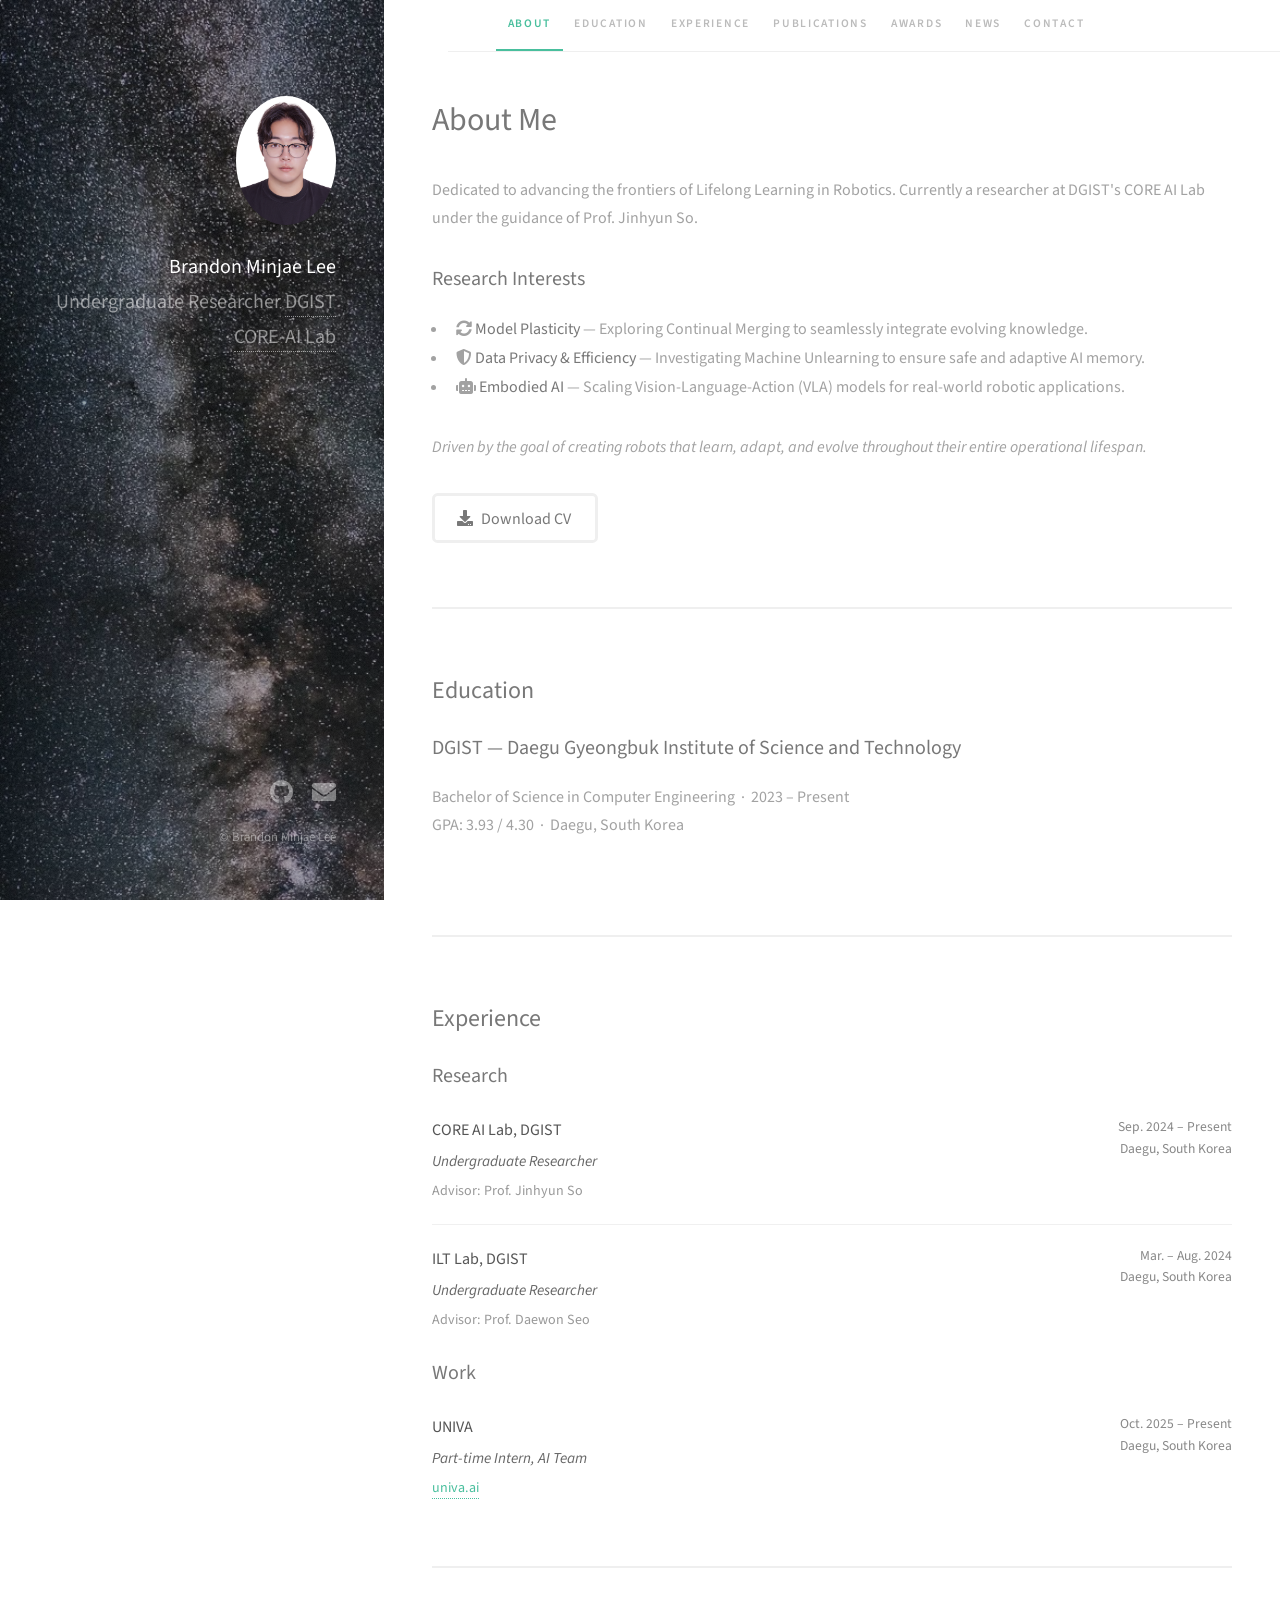
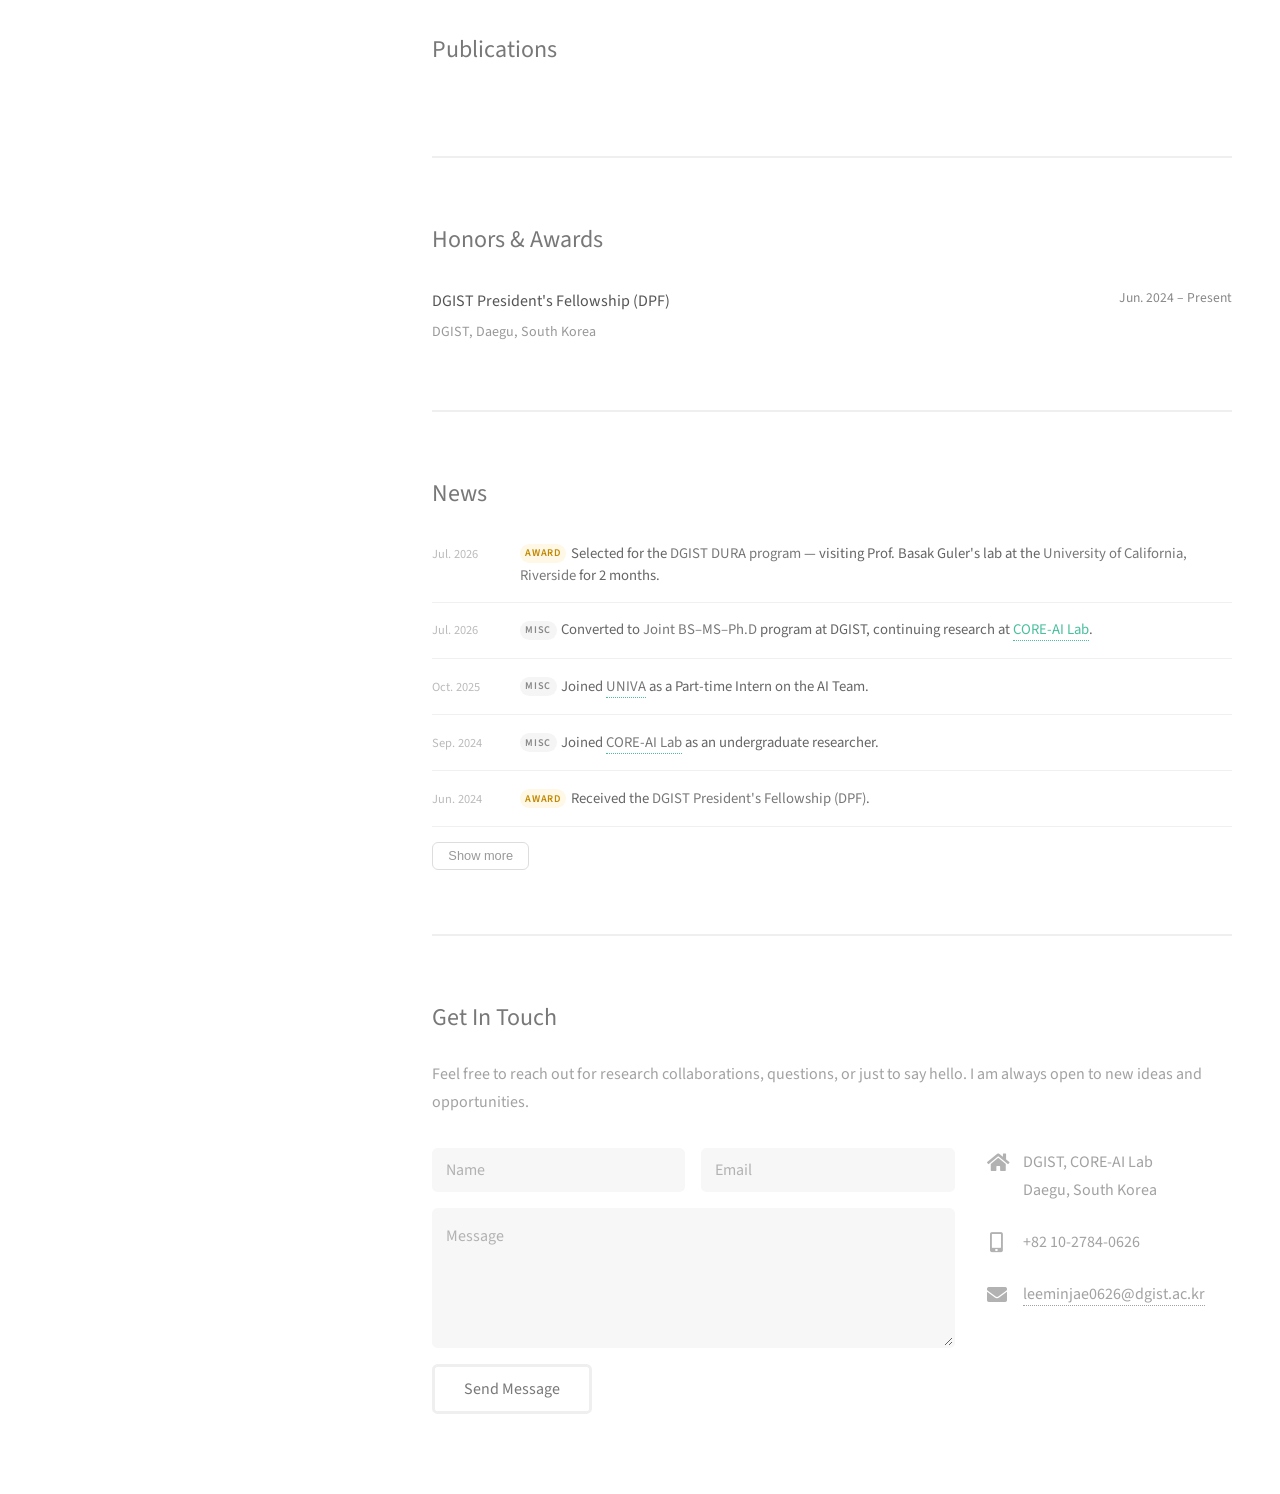
==== commit 4ed77992: "chore: add ILT Lab, UNIVA, and DURA news items" ====
--- a/index.html
+++ b/index.html
@@ -411,7 +411,15 @@
 						<ul class="news-list" id="news-list">
 							<li class="news-item">
 								<span class="news-date">Jul. 2026</span>
+								<span class="news-text"><span class="news-tag award">Award</span>Selected for the <strong>DGIST DURA program</strong> — visiting Prof. Basak Guler's lab at the <strong>University of California, Riverside</strong> for 2 months.</span>
+							</li>
+							<li class="news-item">
+								<span class="news-date">Jul. 2026</span>
 								<span class="news-text"><span class="news-tag misc">Misc</span>Converted to <strong>Joint BS–MS–Ph.D</strong> program at DGIST, continuing research at <a href="https://sites.google.com/view/distributed-ai-lab/home" target="_blank">CORE-AI Lab</a>.</span>
+							</li>
+							<li class="news-item">
+								<span class="news-date">Oct. 2025</span>
+								<span class="news-text"><span class="news-tag misc">Misc</span>Joined <a href="https://univa.ai/" target="_blank"><strong>UNIVA</strong></a> as a Part-time Intern on the AI Team.</span>
 							</li>
 							<li class="news-item">
 								<span class="news-date">Sep. 2024</span>
@@ -420,6 +428,10 @@
 							<li class="news-item">
 								<span class="news-date">Jun. 2024</span>
 								<span class="news-text"><span class="news-tag award">Award</span>Received the <strong>DGIST President's Fellowship (DPF)</strong>.</span>
+							</li>
+							<li class="news-item">
+								<span class="news-date">Mar. 2024</span>
+								<span class="news-text"><span class="news-tag misc">Misc</span>Joined <strong>ILT Lab, DGIST</strong> as an undergraduate researcher under Prof. Daewon Seo.</span>
 							</li>
 						</ul>
 						<button id="news-toggle" onclick="toggleNews()" style="display:none">Show more</button>
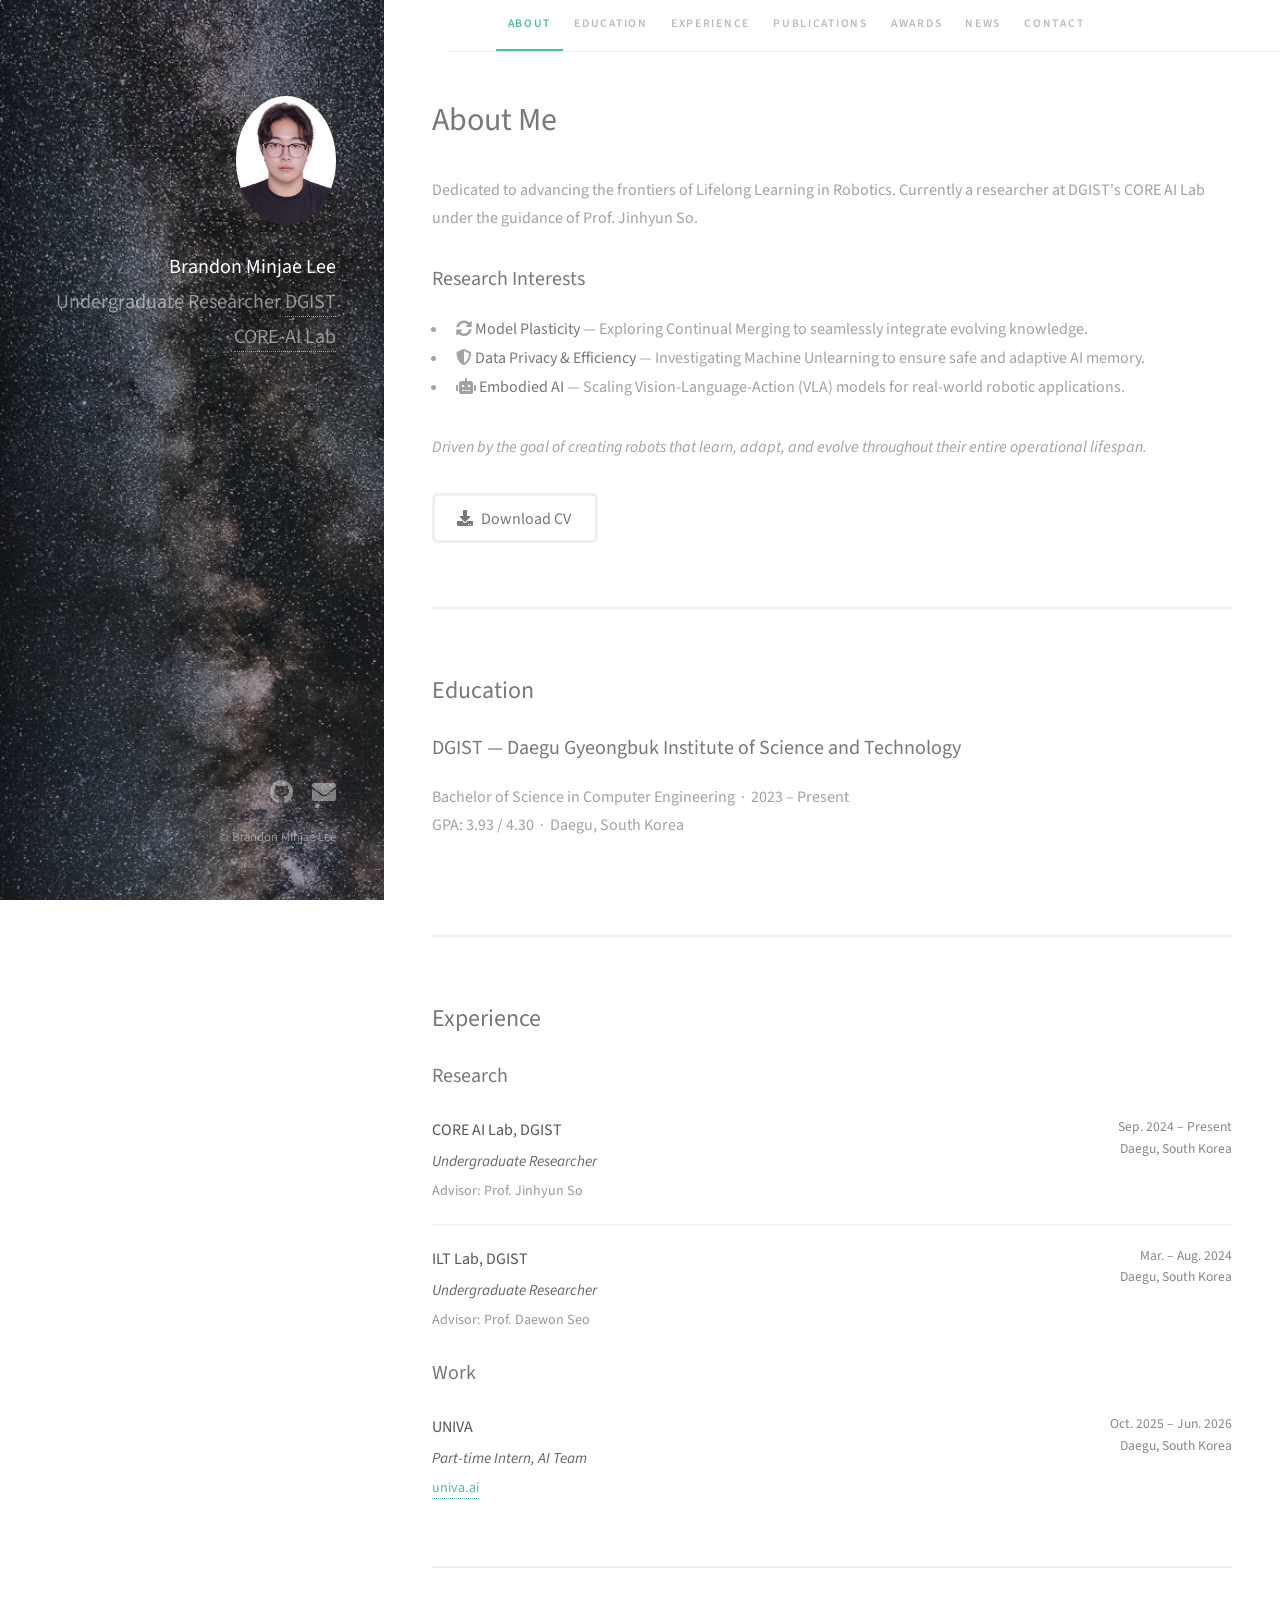
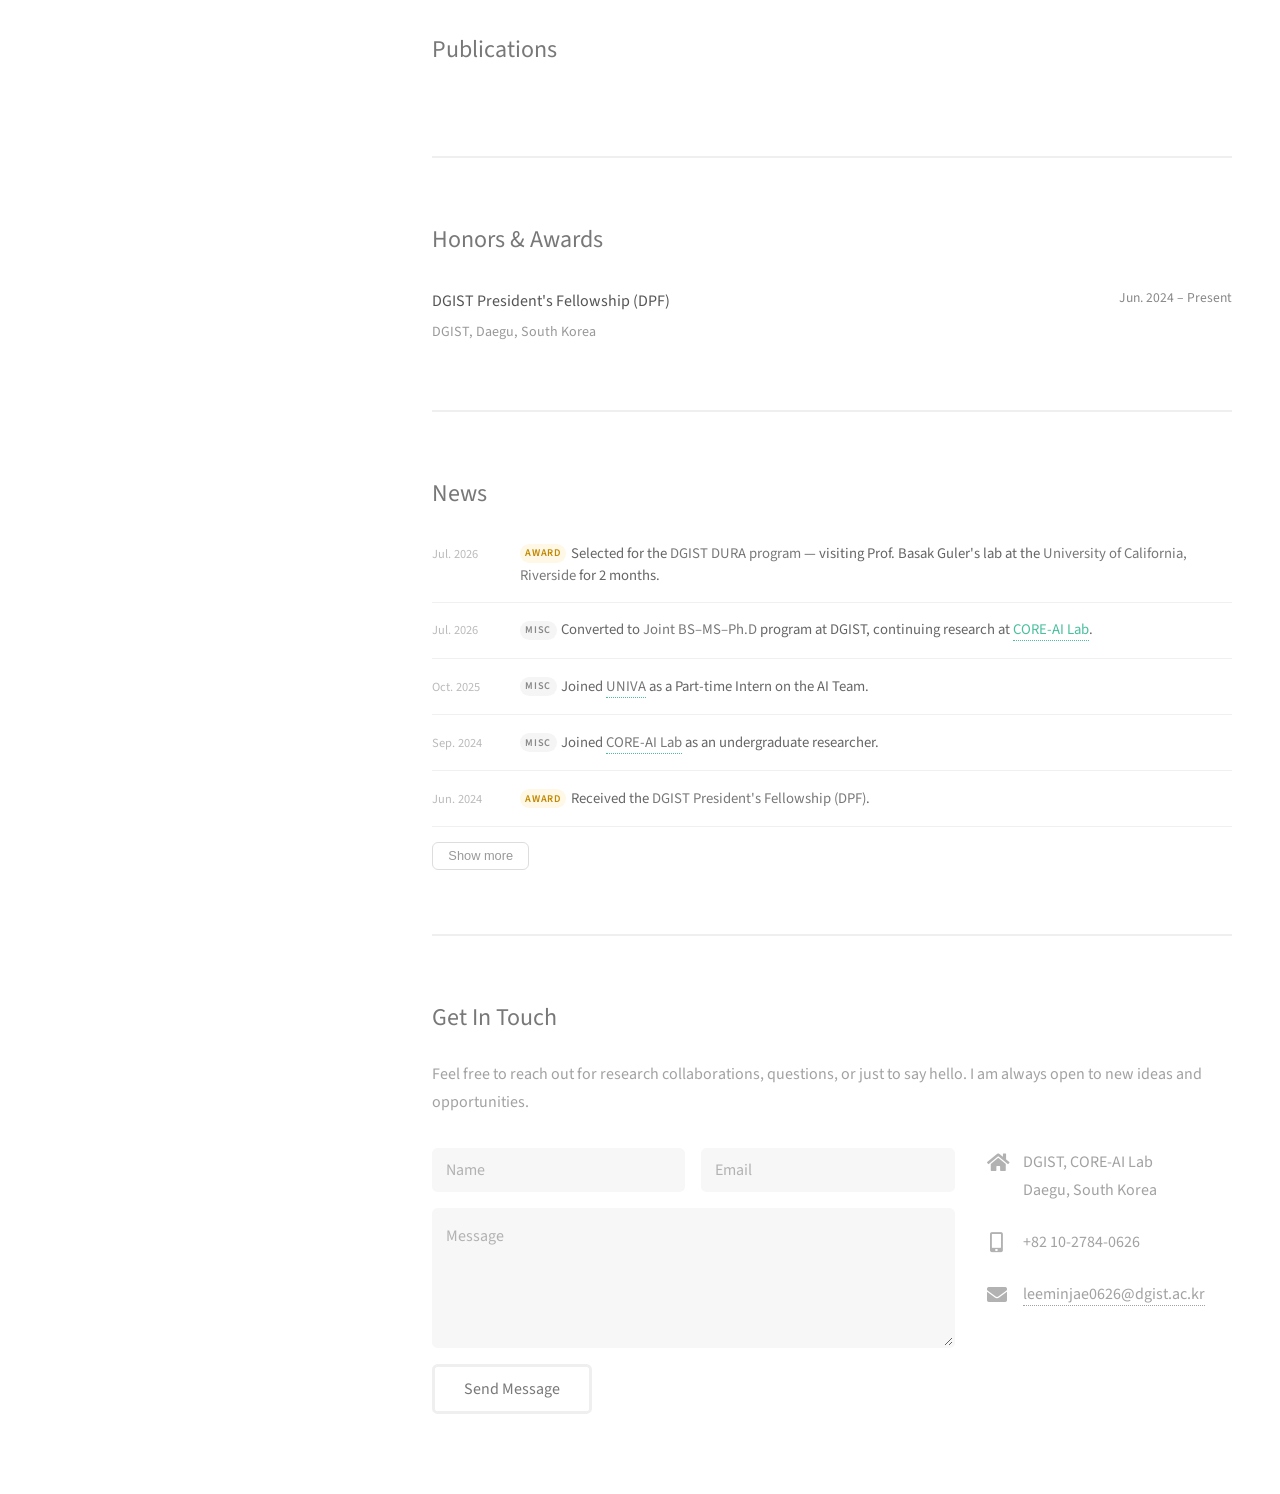
==== commit f5315ab5: "chore: update UNIVA work period to Oct. 2025 - Jun. 2026" ====
--- a/index.html
+++ b/index.html
@@ -330,7 +330,7 @@
 						</ul>
 						<p><em>Driven by the goal of creating robots that learn, adapt, and evolve throughout their entire operational lifespan.</em></p>
 						<ul class="actions">
-							<li><a href="assets/cv.pdf" download class="button icon solid fa-download">Download CV</a></li>
+							<li><a href="assets/CV_BrandonMinjaeLee.pdf" download class="button icon solid fa-download">Download CV</a></li>
 						</ul>
 					</section>
 
@@ -380,7 +380,7 @@
 									<span class="exp-role">Part-time Intern, AI Team</span>
 									<span class="exp-detail"><a href="https://univa.ai/">univa.ai</a></span>
 								</div>
-								<div class="exp-meta">Oct. 2025 – Present<br />Daegu, South Korea</div>
+								<div class="exp-meta">Oct. 2025 – Jun. 2026<br />Daegu, South Korea</div>
 							</div>
 						</div>
 					</section>
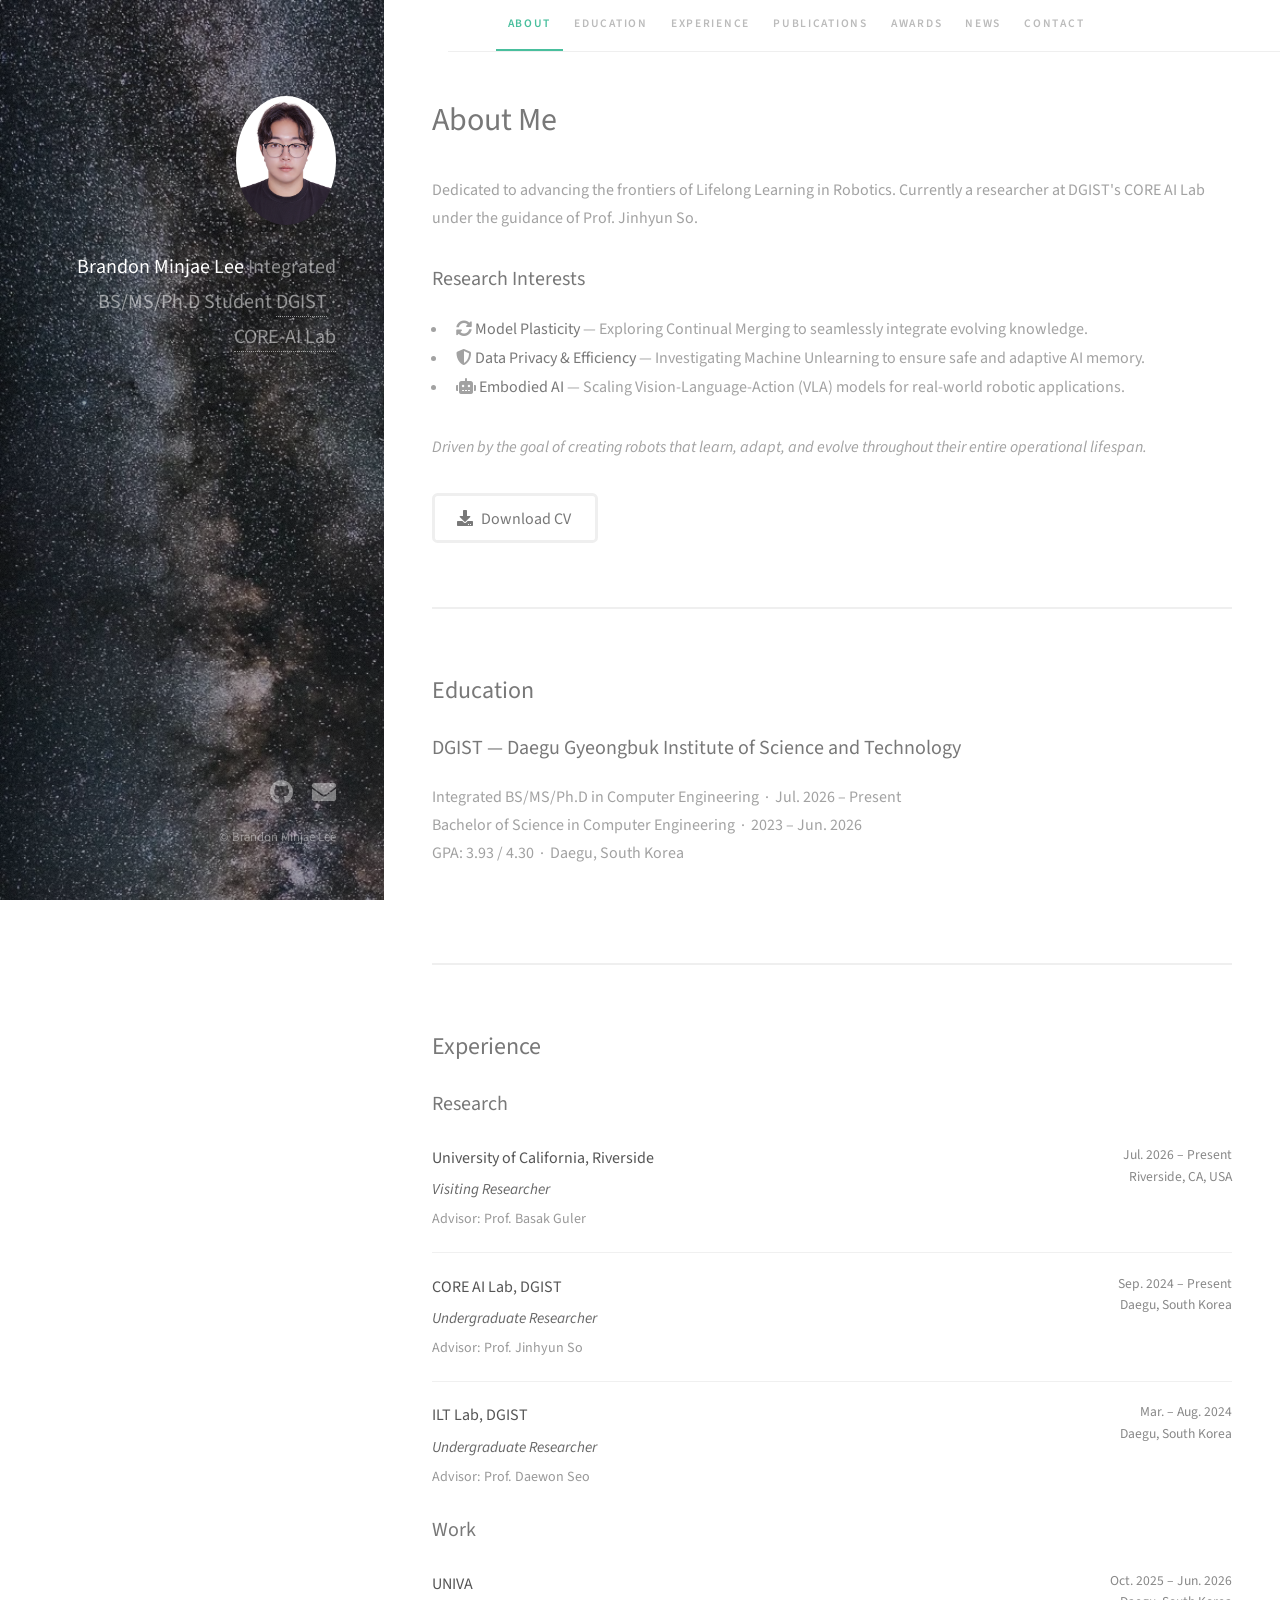
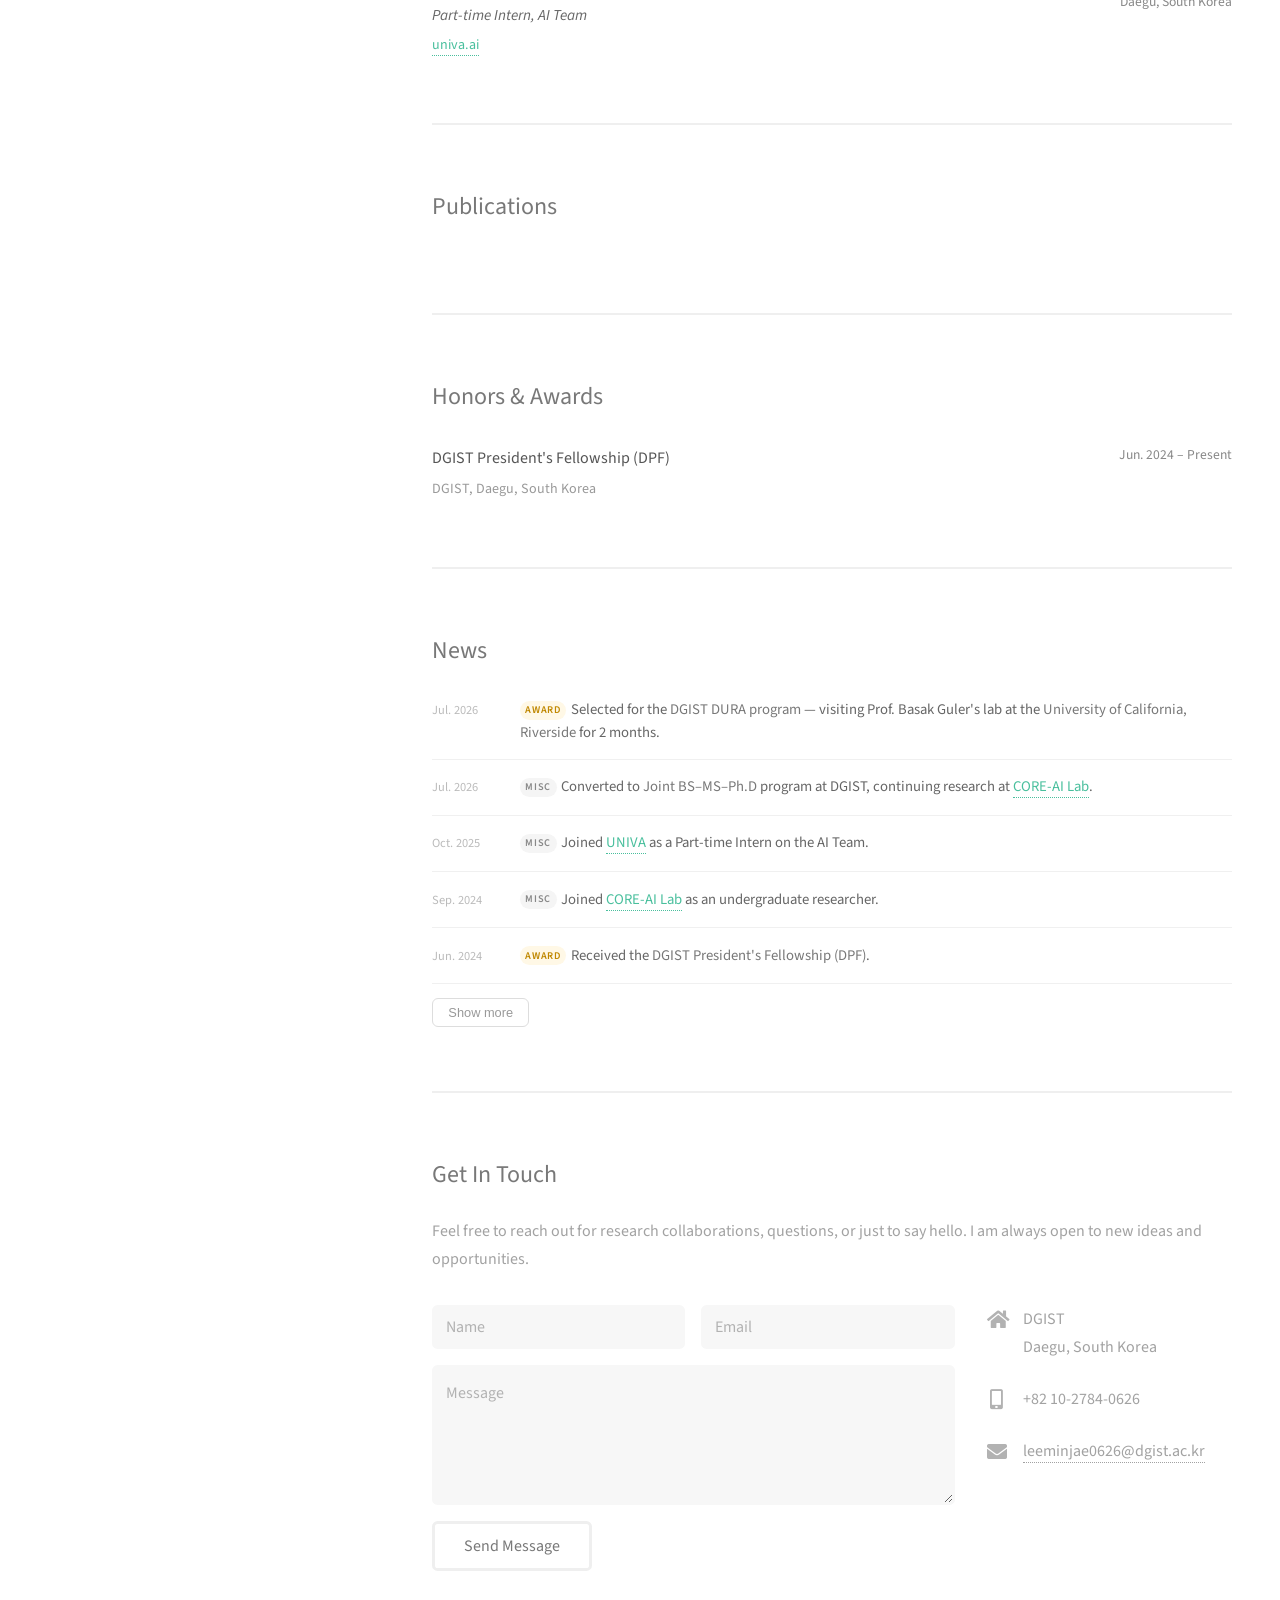
==== commit ef8b4b31: "Update academic status, UCR research entry, and link behavior Reflect Integrated BS/MS/Ph.D transiti" ====
--- a/index.html
+++ b/index.html
@@ -246,6 +246,7 @@
 			}
 			.news-text a { color: #49bf9d; text-decoration: none; }
 			.news-text a:hover { text-decoration: underline; }
+			.news-text a strong { color: inherit; }
 			.news-tag {
 				display: inline-block;
 				font-size: 0.7em;
@@ -296,8 +297,8 @@
 				<div class="inner">
 					<a href="#" class="image avatar"><img src="images/profile.JPG" alt="Brandon Minjae Lee" /></a>
 					<h1><strong>Brandon Minjae Lee</strong><br />
-					Undergraduate Researcher<br />
-					<a href="https://www.dgist.ac.kr">DGIST</a> · <a href="https://sites.google.com/view/distributed-ai-lab/home">CORE-AI Lab</a></h1>
+					Integrated BS/MS/Ph.D Student<br />
+					<a href="https://www.dgist.ac.kr" target="_blank">DGIST</a> · <a href="https://sites.google.com/view/distributed-ai-lab/home" target="_blank">CORE-AI Lab</a></h1>
 				</div>
 			</header>
 
@@ -341,7 +342,8 @@
 							<div class="col-12">
 								<h3>DGIST &mdash; Daegu Gyeongbuk Institute of Science and Technology</h3>
 								<p>
-									Bachelor of Science in Computer Engineering &nbsp;·&nbsp; 2023 – Present<br />
+									Integrated BS/MS/Ph.D in Computer Engineering &nbsp;·&nbsp; Jul. 2026 – Present<br />
+									Bachelor of Science in Computer Engineering &nbsp;·&nbsp; 2023 – Jun. 2026<br />
 									GPA: 3.93 / 4.30 &nbsp;·&nbsp; Daegu, South Korea
 								</p>
 							</div>
@@ -354,6 +356,14 @@
 
 						<h3>Research</h3>
 						<div class="exp-list">
+							<div class="exp-item">
+								<div class="exp-info">
+									<strong>University of California, Riverside</strong>
+									<span class="exp-role">Visiting Researcher</span>
+									<span class="exp-detail">Advisor: Prof. Basak Guler</span>
+								</div>
+								<div class="exp-meta">Jul. 2026 – Present<br />Riverside, CA, USA</div>
+							</div>
 							<div class="exp-item">
 								<div class="exp-info">
 									<strong>CORE AI Lab, DGIST</strong>
@@ -378,7 +388,7 @@
 								<div class="exp-info">
 									<strong>UNIVA</strong>
 									<span class="exp-role">Part-time Intern, AI Team</span>
-									<span class="exp-detail"><a href="https://univa.ai/">univa.ai</a></span>
+									<span class="exp-detail"><a href="https://univa.ai/" target="_blank">univa.ai</a></span>
 								</div>
 								<div class="exp-meta">Oct. 2025 – Jun. 2026<br />Daegu, South Korea</div>
 							</div>
@@ -458,7 +468,7 @@
 								<ul class="labeled-icons">
 									<li>
 										<h3 class="icon solid fa-home"><span class="label">Address</span></h3>
-										DGIST, CORE-AI Lab<br />
+										DGIST<br />
 										Daegu, South Korea
 									</li>
 									<li>
@@ -798,7 +808,7 @@
 			<footer id="footer">
 				<div class="inner">
 					<ul class="icons">
-						<li><a href="https://github.com/BrandonLee0626" class="icon brands fa-github"><span class="label">Github</span></a></li>
+						<li><a href="https://github.com/BrandonLee0626" target="_blank" class="icon brands fa-github"><span class="label">Github</span></a></li>
 						<li><a href="mailto:leeminjae0626@dgist.ac.kr" class="icon solid fa-envelope"><span class="label">Email</span></a></li>
 					</ul>
 					<ul class="copyright">
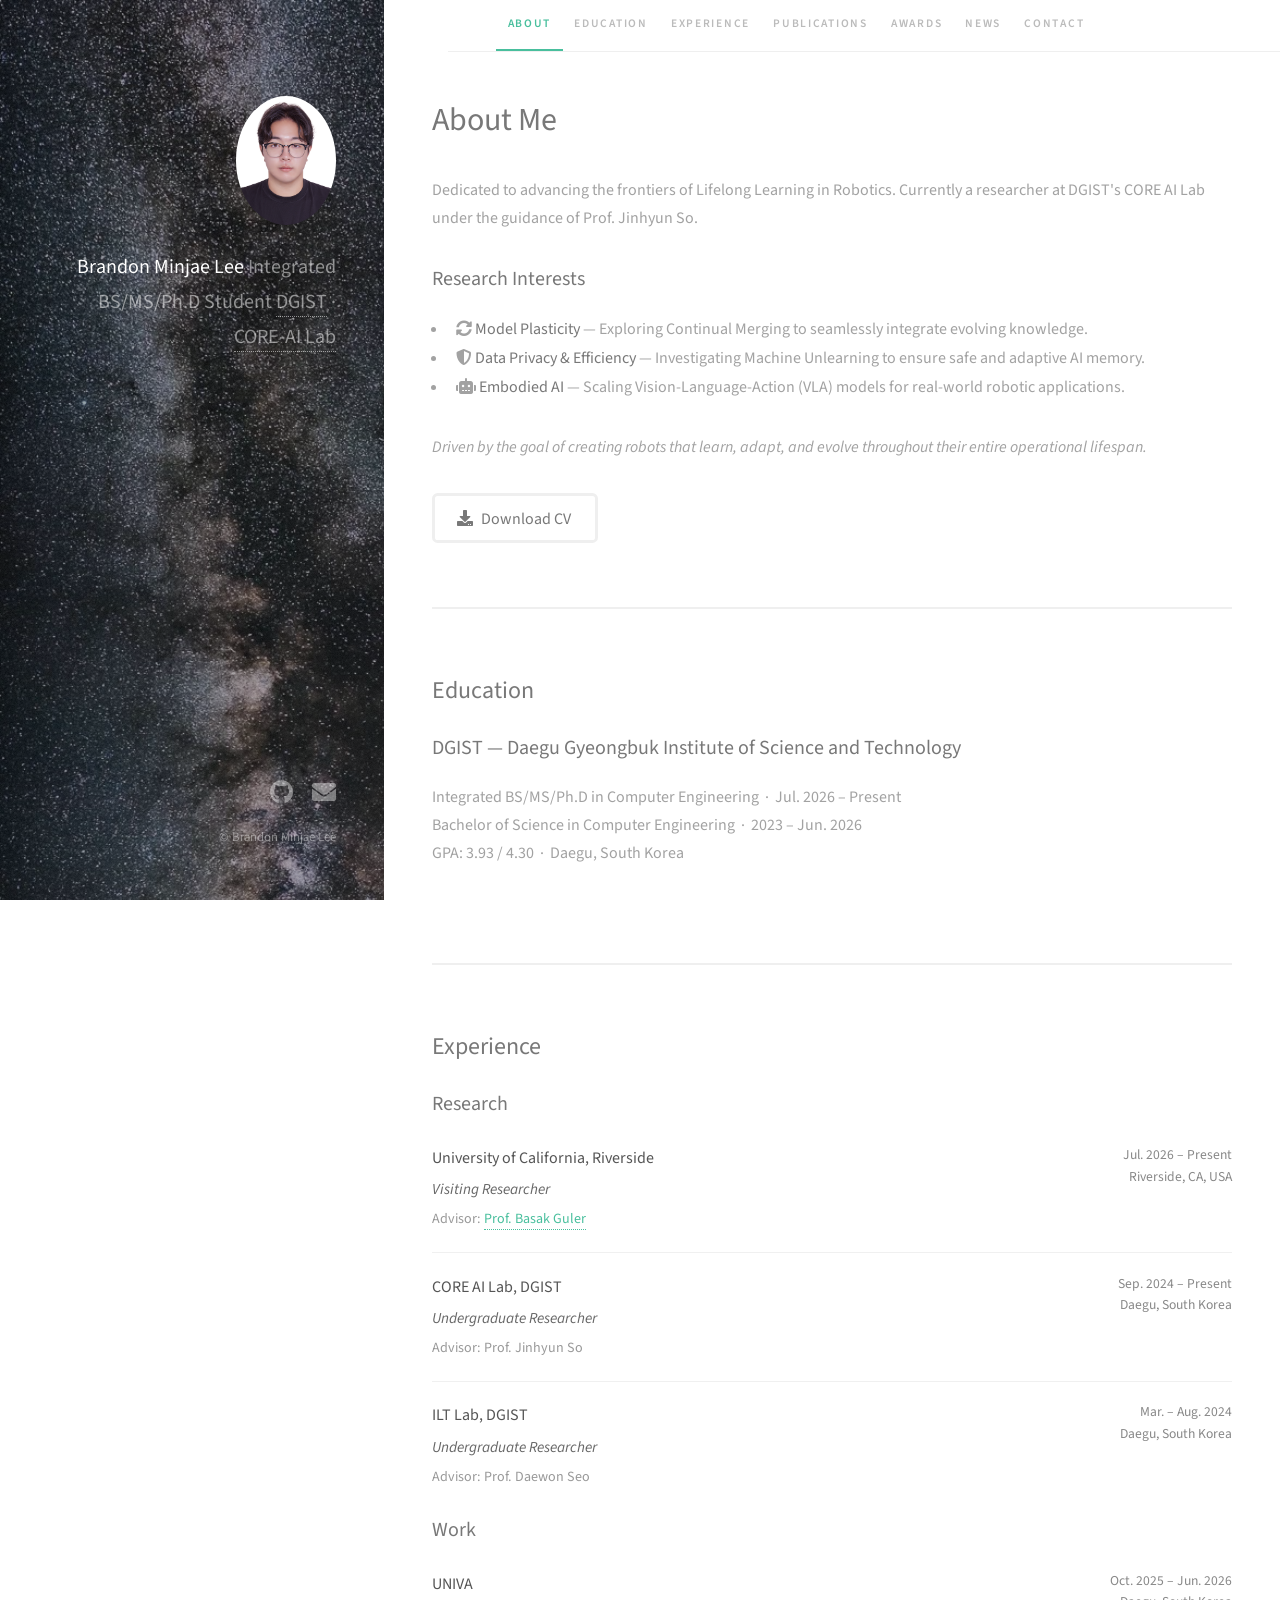
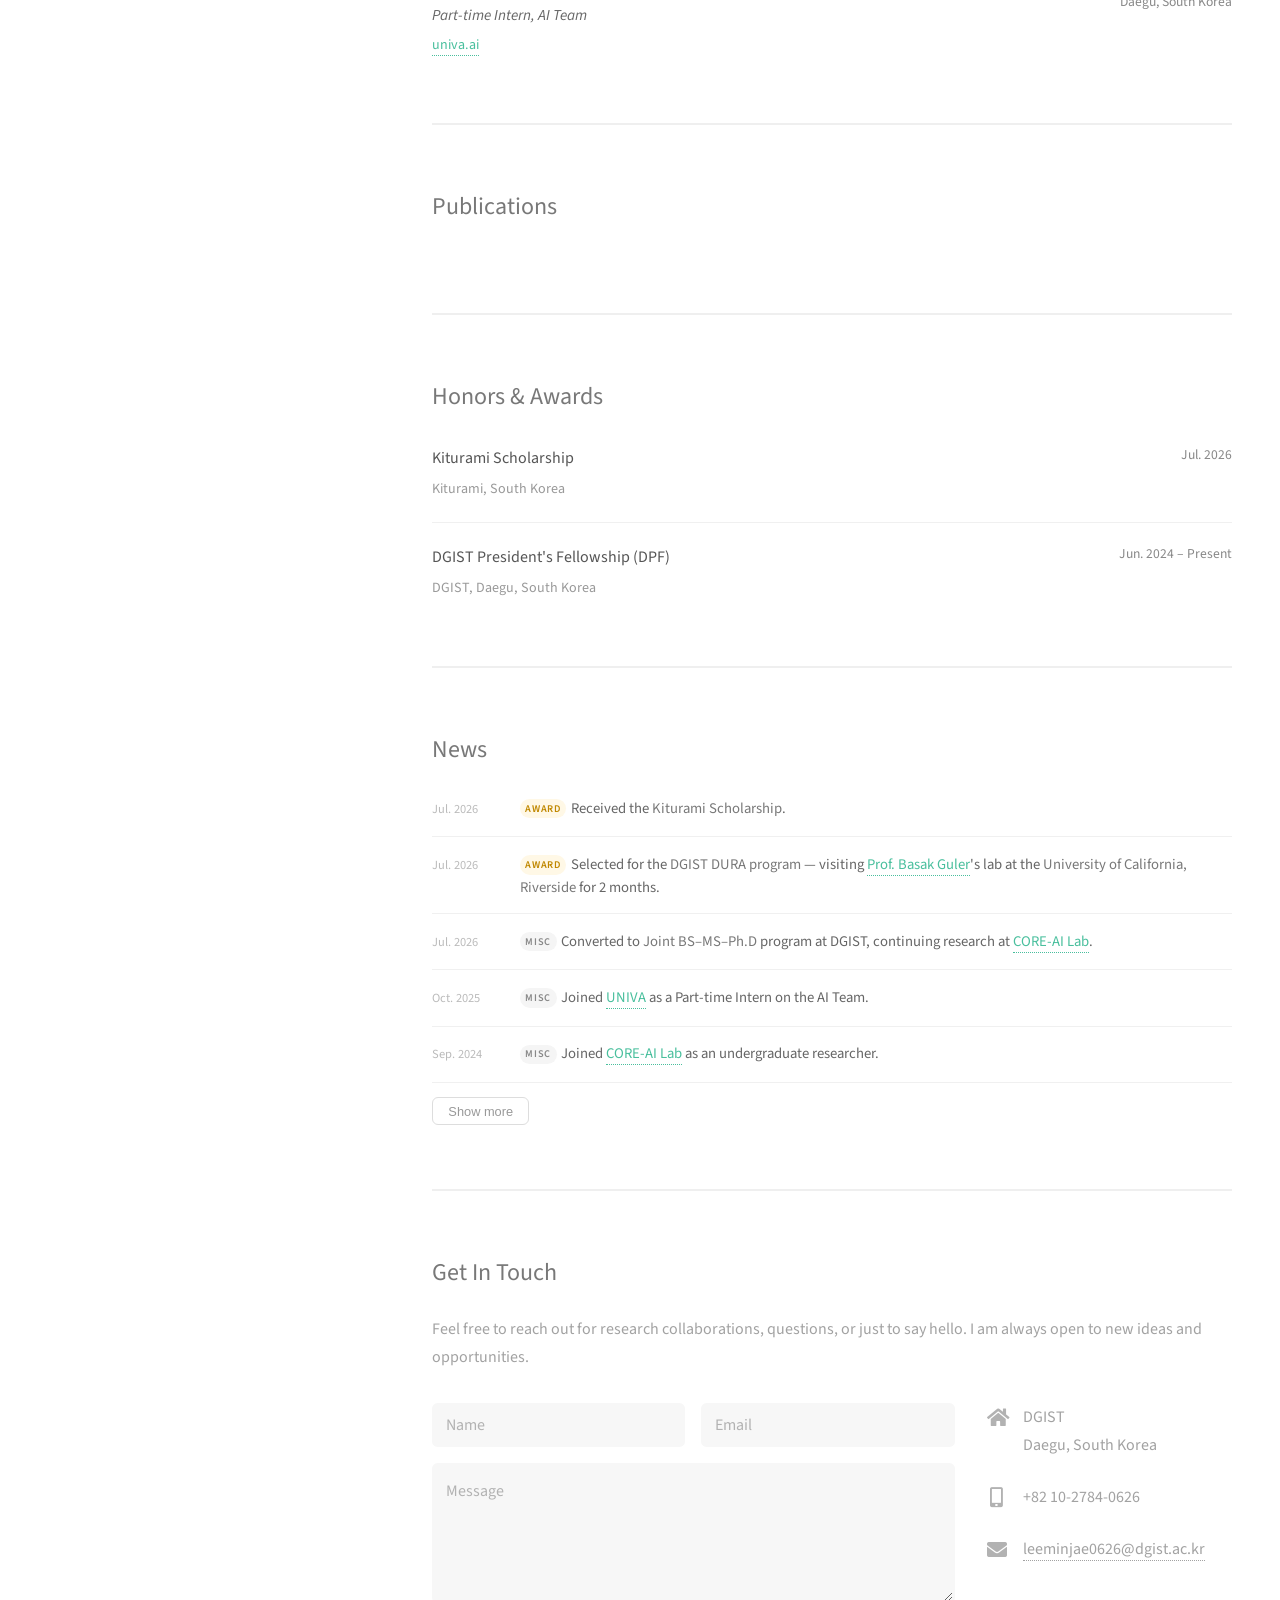
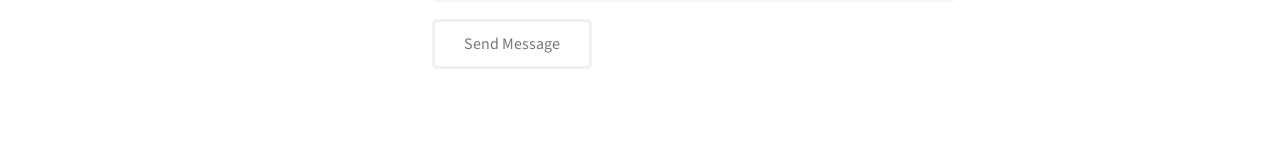
==== commit c0e07edc: "Add Kiturami Scholarship and Basak Guler's lab link Co-Authored-By: Claude Sonnet 5 <noreply@anthrop" ====
--- a/index.html
+++ b/index.html
@@ -360,7 +360,7 @@
 								<div class="exp-info">
 									<strong>University of California, Riverside</strong>
 									<span class="exp-role">Visiting Researcher</span>
-									<span class="exp-detail">Advisor: Prof. Basak Guler</span>
+									<span class="exp-detail">Advisor: <a href="https://basakguler.github.io/" target="_blank">Prof. Basak Guler</a></span>
 								</div>
 								<div class="exp-meta">Jul. 2026 – Present<br />Riverside, CA, USA</div>
 							</div>
@@ -407,6 +407,13 @@
 						<div class="exp-list">
 							<div class="exp-item">
 								<div class="exp-info">
+									<strong>Kiturami Scholarship</strong>
+									<span class="exp-detail">Kiturami, South Korea</span>
+								</div>
+								<div class="exp-meta">Jul. 2026</div>
+							</div>
+							<div class="exp-item">
+								<div class="exp-info">
 									<strong>DGIST President's Fellowship (DPF)</strong>
 									<span class="exp-detail">DGIST, Daegu, South Korea</span>
 								</div>
@@ -421,7 +428,11 @@
 						<ul class="news-list" id="news-list">
 							<li class="news-item">
 								<span class="news-date">Jul. 2026</span>
-								<span class="news-text"><span class="news-tag award">Award</span>Selected for the <strong>DGIST DURA program</strong> — visiting Prof. Basak Guler's lab at the <strong>University of California, Riverside</strong> for 2 months.</span>
+								<span class="news-text"><span class="news-tag award">Award</span>Received the <strong>Kiturami Scholarship</strong>.</span>
+							</li>
+							<li class="news-item">
+								<span class="news-date">Jul. 2026</span>
+								<span class="news-text"><span class="news-tag award">Award</span>Selected for the <strong>DGIST DURA program</strong> — visiting <a href="https://basakguler.github.io/" target="_blank">Prof. Basak Guler</a>'s lab at the <strong>University of California, Riverside</strong> for 2 months.</span>
 							</li>
 							<li class="news-item">
 								<span class="news-date">Jul. 2026</span>
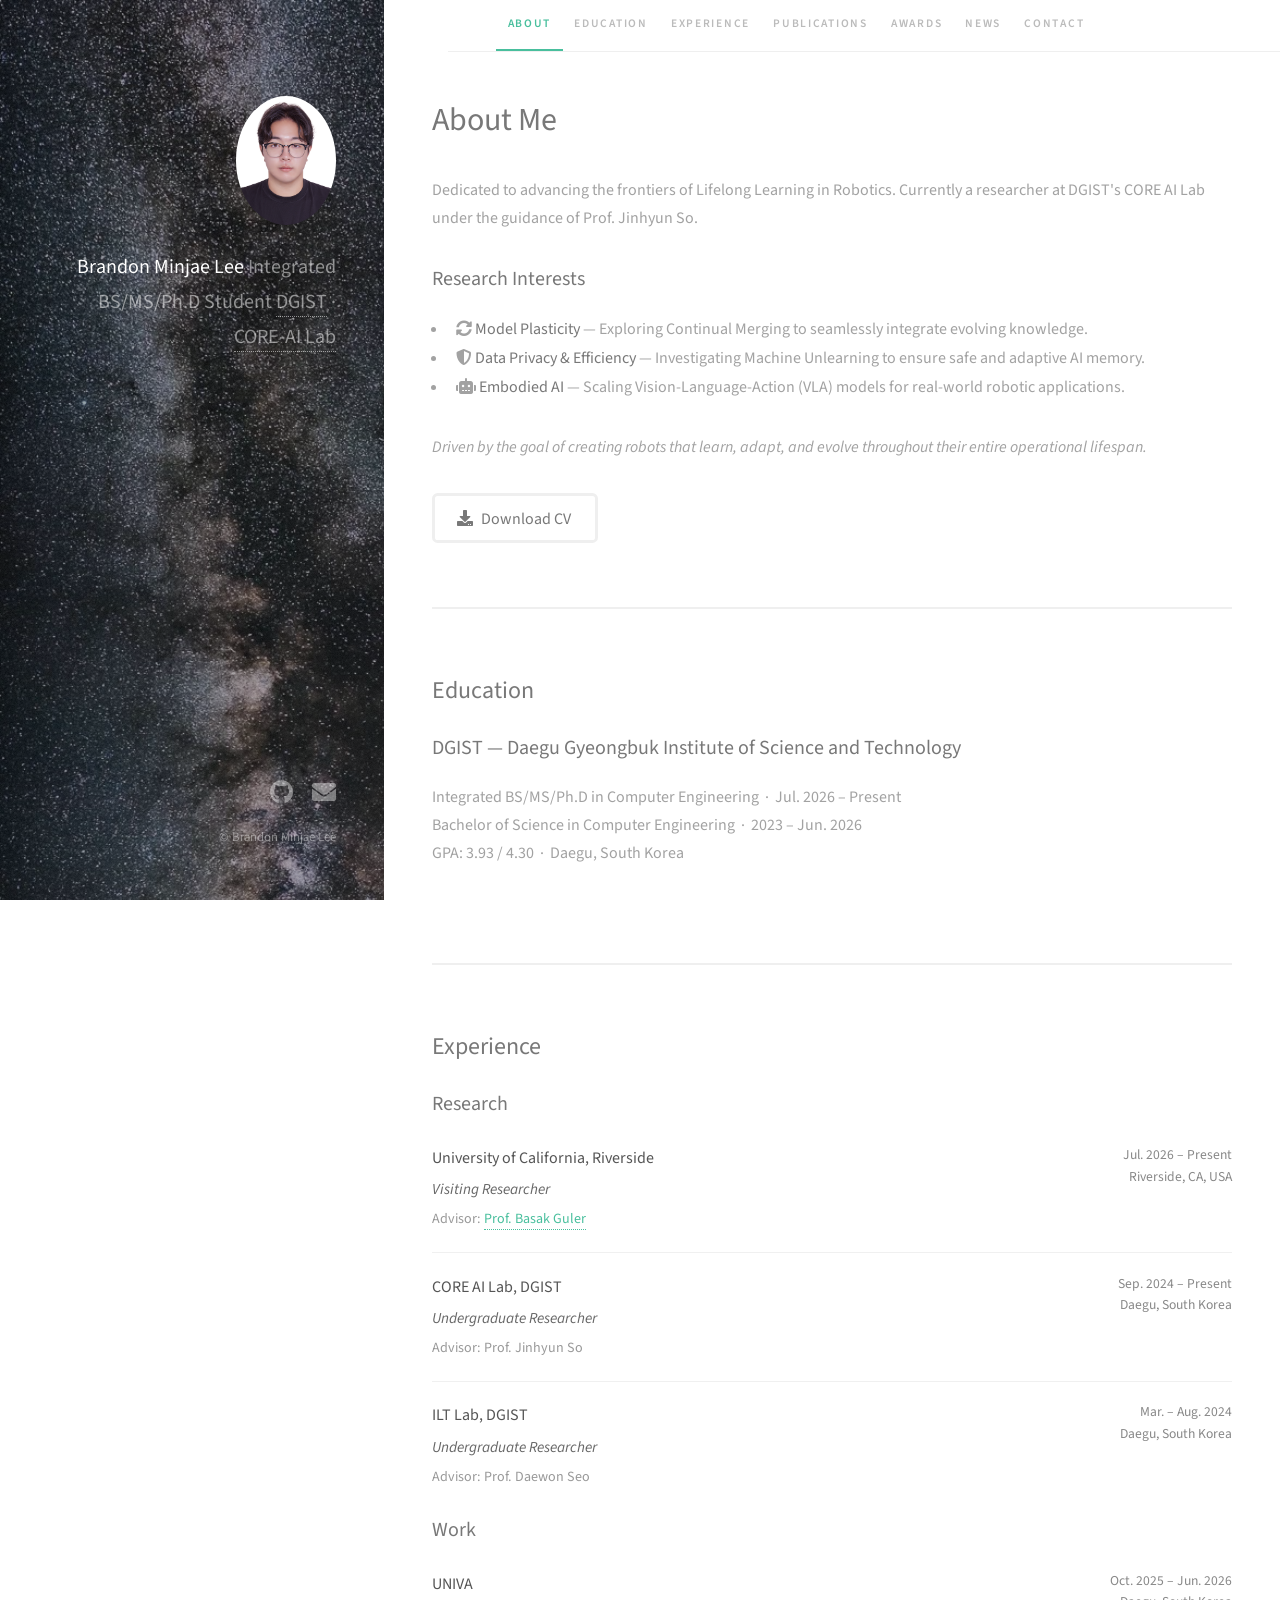
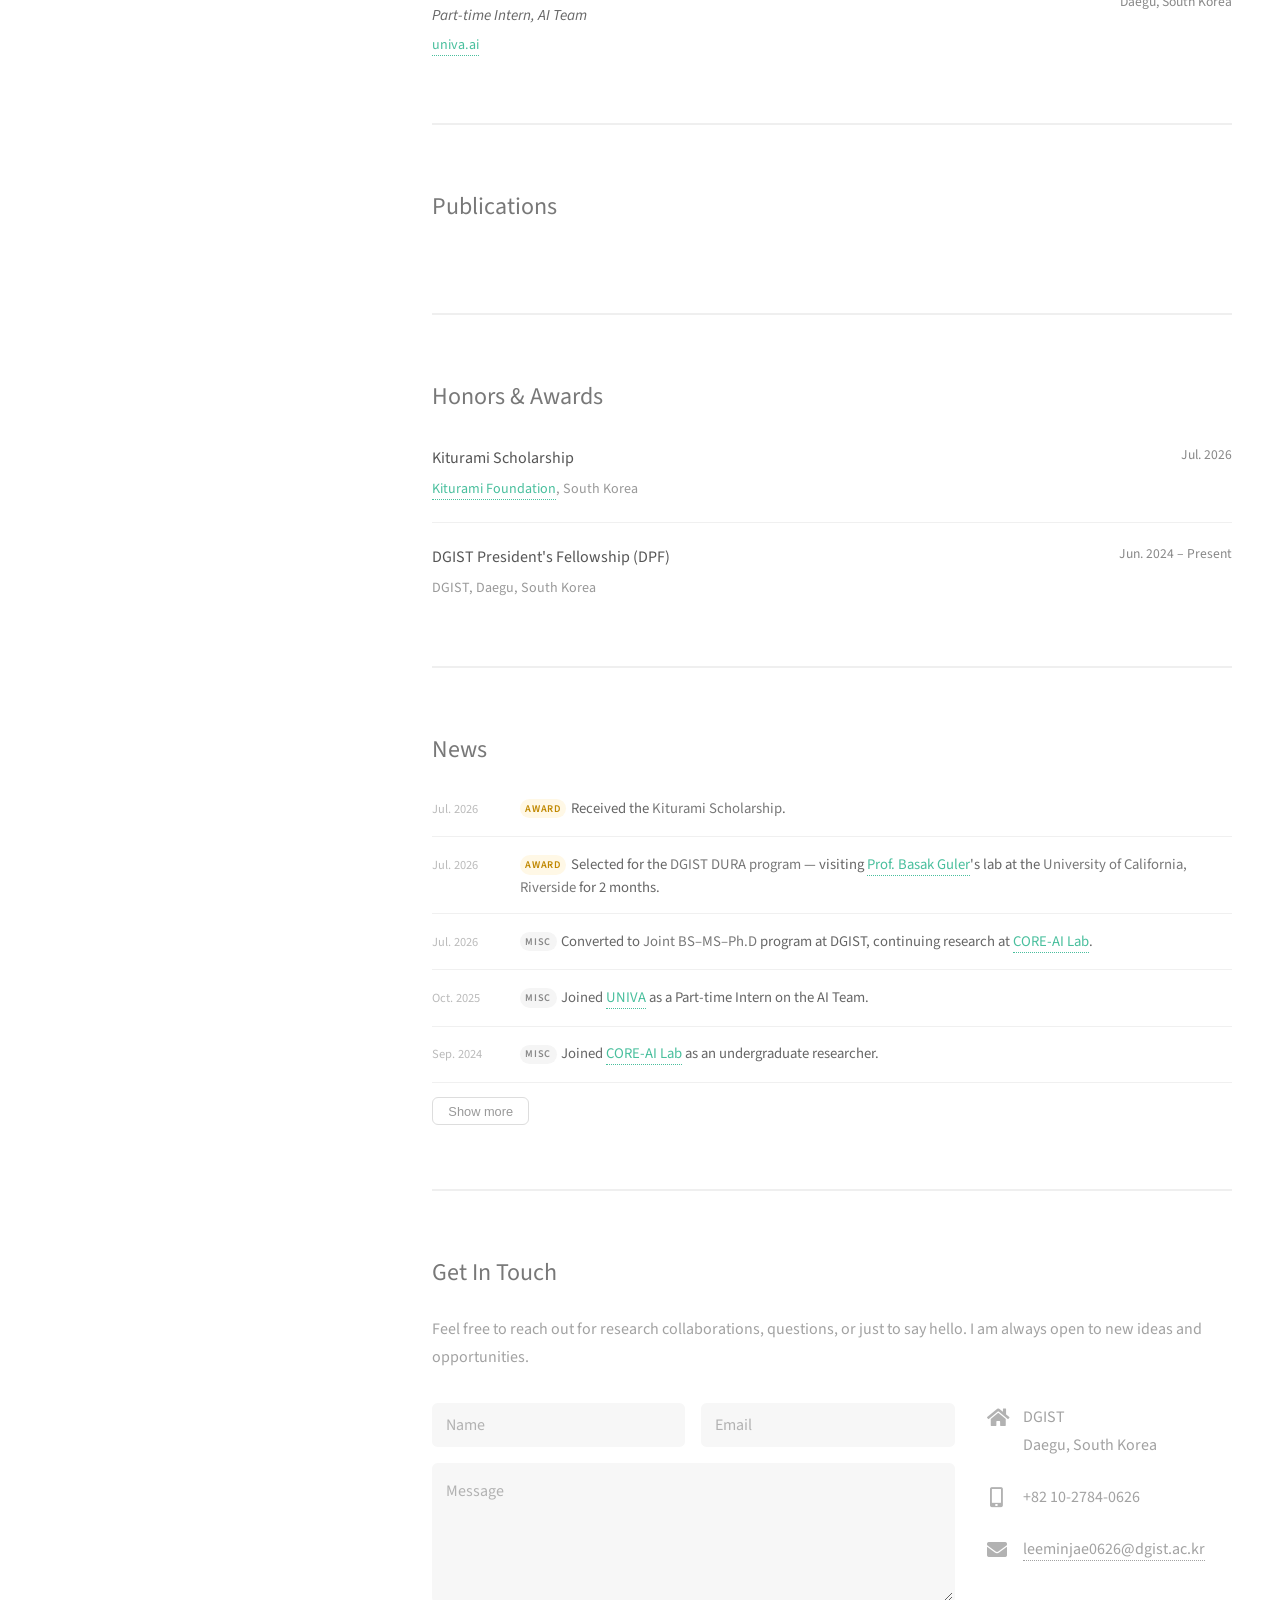
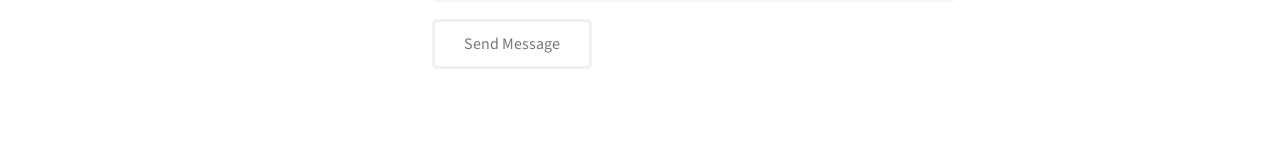
==== commit 07089ca0: "Link Kiturami Foundation in awards entry Co-Authored-By: Claude Sonnet 5 <noreply@anthropic.com>" ====
--- a/index.html
+++ b/index.html
@@ -408,7 +408,7 @@
 							<div class="exp-item">
 								<div class="exp-info">
 									<strong>Kiturami Scholarship</strong>
-									<span class="exp-detail">Kiturami, South Korea</span>
+									<span class="exp-detail"><a href="https://kfoc.or.kr/" target="_blank">Kiturami Foundation</a>, South Korea</span>
 								</div>
 								<div class="exp-meta">Jul. 2026</div>
 							</div>
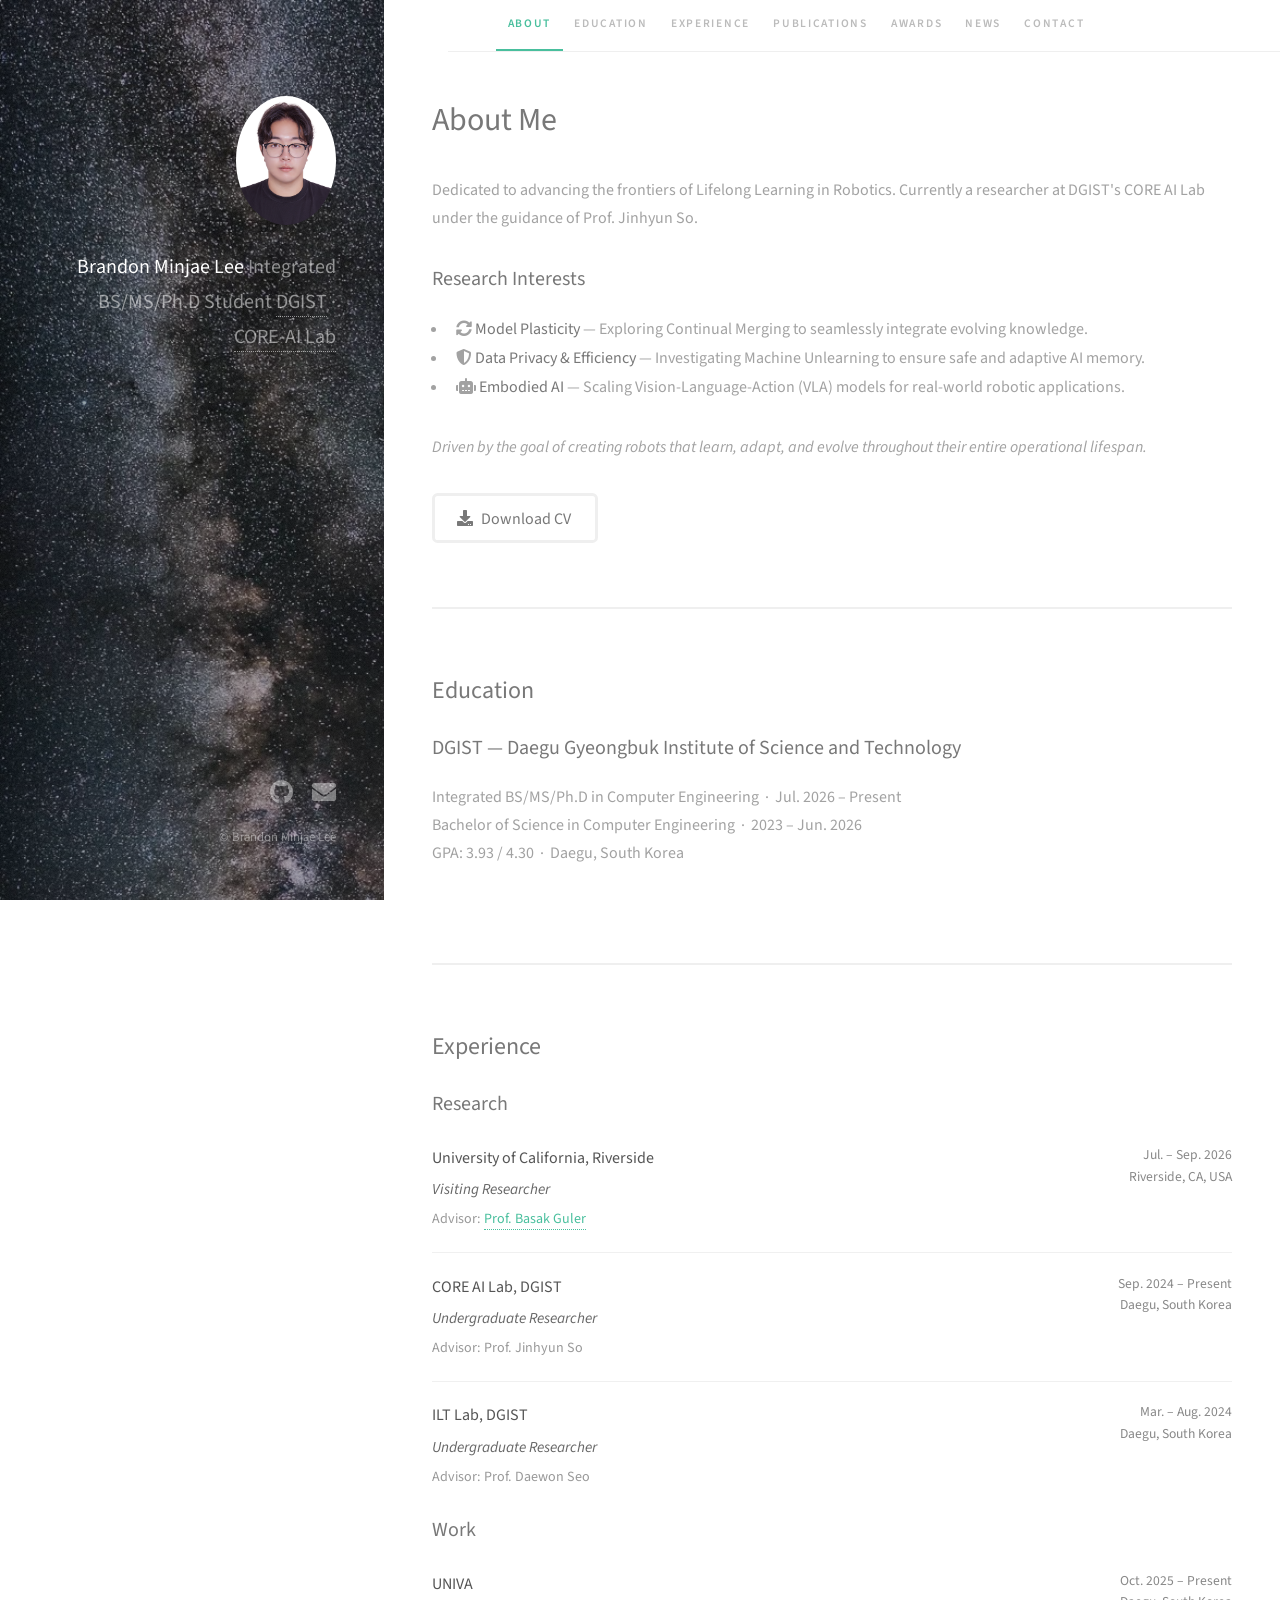
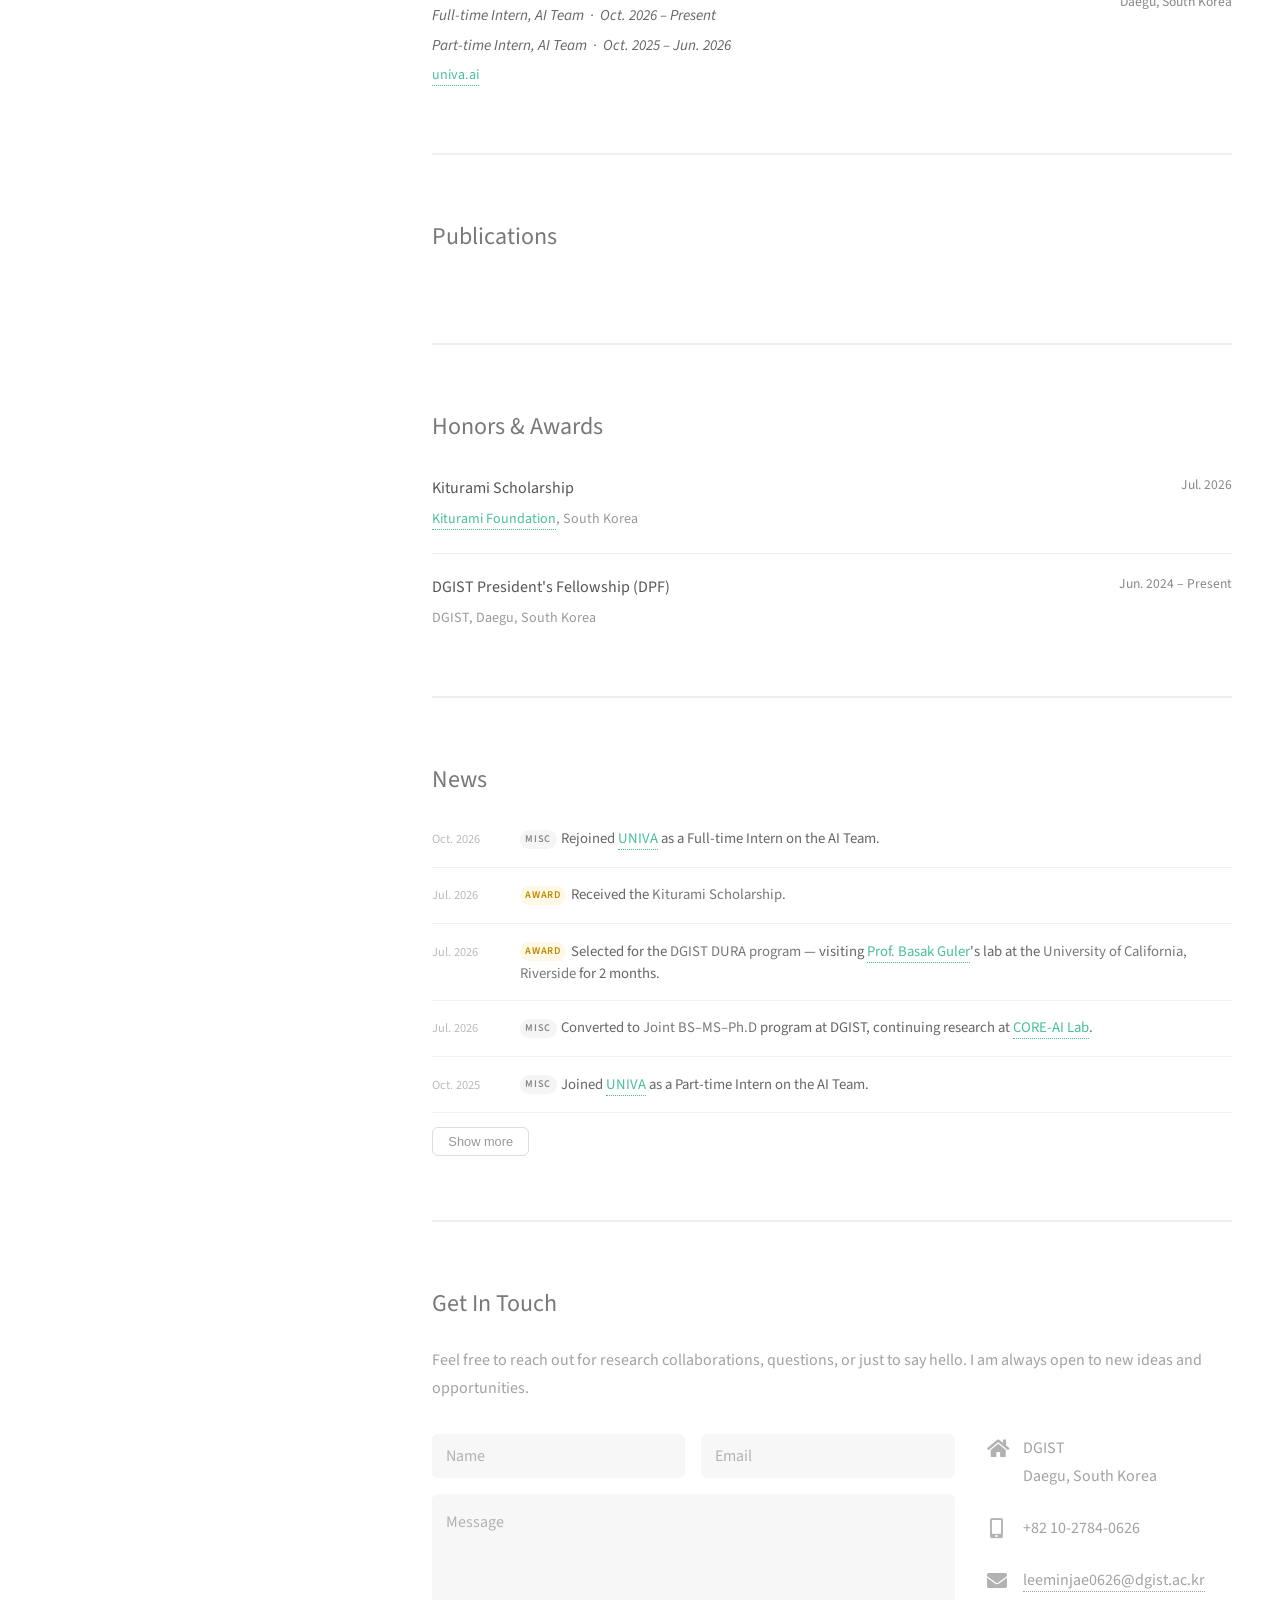
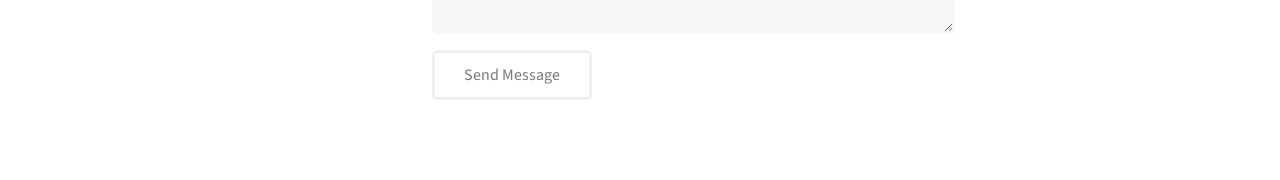
==== commit 39ce2477: "chore: add UNIVA full-time internship and end UCR visit in Sep. 2026 Co-Authored-By: Claude Opus 5.5" ====
--- a/index.html
+++ b/index.html
@@ -362,7 +362,7 @@
 									<span class="exp-role">Visiting Researcher</span>
 									<span class="exp-detail">Advisor: <a href="https://basakguler.github.io/" target="_blank">Prof. Basak Guler</a></span>
 								</div>
-								<div class="exp-meta">Jul. 2026 – Present<br />Riverside, CA, USA</div>
+								<div class="exp-meta">Jul. – Sep. 2026<br />Riverside, CA, USA</div>
 							</div>
 							<div class="exp-item">
 								<div class="exp-info">
@@ -387,10 +387,11 @@
 							<div class="exp-item">
 								<div class="exp-info">
 									<strong>UNIVA</strong>
-									<span class="exp-role">Part-time Intern, AI Team</span>
+									<span class="exp-role">Full-time Intern, AI Team &nbsp;·&nbsp; Oct. 2026 – Present</span>
+									<span class="exp-role">Part-time Intern, AI Team &nbsp;·&nbsp; Oct. 2025 – Jun. 2026</span>
 									<span class="exp-detail"><a href="https://univa.ai/" target="_blank">univa.ai</a></span>
 								</div>
-								<div class="exp-meta">Oct. 2025 – Jun. 2026<br />Daegu, South Korea</div>
+								<div class="exp-meta">Oct. 2025 – Present<br />Daegu, South Korea</div>
 							</div>
 						</div>
 					</section>
@@ -426,6 +427,10 @@
 					<section id="news">
 						<h2>News</h2>
 						<ul class="news-list" id="news-list">
+							<li class="news-item">
+								<span class="news-date">Oct. 2026</span>
+								<span class="news-text"><span class="news-tag misc">Misc</span>Rejoined <a href="https://univa.ai/" target="_blank"><strong>UNIVA</strong></a> as a Full-time Intern on the AI Team.</span>
+							</li>
 							<li class="news-item">
 								<span class="news-date">Jul. 2026</span>
 								<span class="news-text"><span class="news-tag award">Award</span>Received the <strong>Kiturami Scholarship</strong>.</span>
